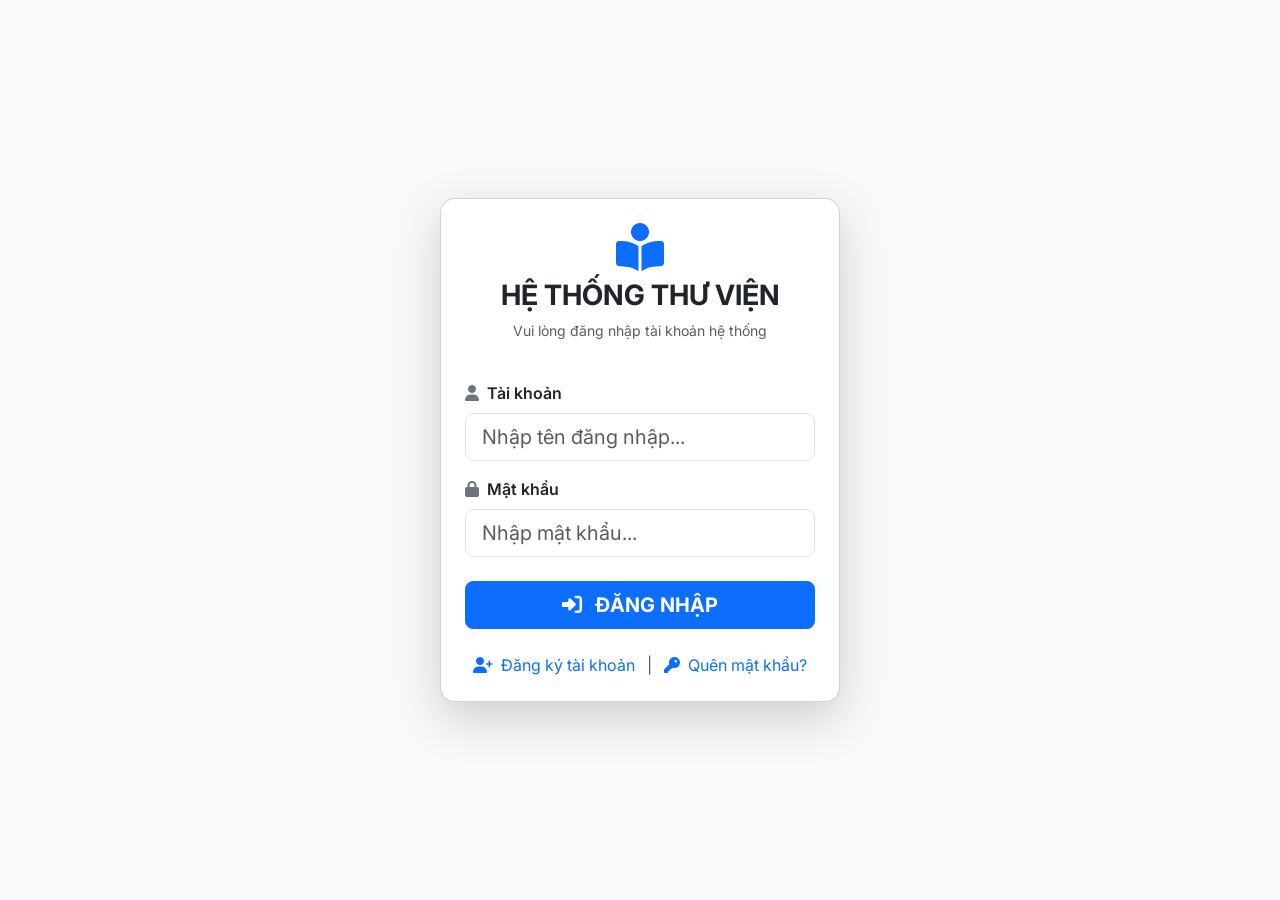
==== target/classes/static/index.html @ 07cecec2 "lan dau" ====
<!DOCTYPE html>
<html lang="vi">
  <head>
    <meta charset="UTF-8" />
    <meta name="viewport" content="width=device-width, initial-scale=1.0" />
    <title>Hệ Thống Quản Lý Thư Viện</title>
    <link
      href="https://cdn.jsdelivr.net/npm/bootstrap@5.3.0/dist/css/bootstrap.min.css"
      rel="stylesheet"
    />
    <link
      href="https://fonts.googleapis.com/css2?family=Inter:wght@300;400;500;600;700&display=swap"
      rel="stylesheet"
    />
    <link
      rel="stylesheet"
      href="https://cdnjs.cloudflare.com/ajax/libs/font-awesome/6.4.0/css/all.min.css"
    />
    <link rel="stylesheet" href="style.css" />
  </head>
  <body>
    <div class="sidebar">
      <div class="px-4 mb-4 text-center">
        <h4 class="fw-bold text-white mb-1">
          <i class="fa-solid fa-book-open text-info me-2"></i>SGU Library
        </h4>
        <span class="small">Hệ Thống Quản Lý Thư Viện</span>
      </div>
      <hr class="border-secondary mx-3" />
      <nav class="nav flex-column">
        <a class="nav-link active" href="#" id="menu-books">
          <i class="fa-solid fa-book fs-5"></i> Quản Lý Sách
        </a>
        <a class="nav-link" href="#" id="menu-categories">
          <i class="fa-solid fa-tags fs-5"></i> Quản Lý Thể Loại
        </a>
        <a class="nav-link" href="#" id="menu-users">
          <i class="fa-solid fa-users fs-5"></i> Quản Lý Người Dùng
        </a>
        <a class="nav-link" href="#" id="menu-borrows">
          <i class="fa-solid fa-handshake fs-5"></i> Quản Lý Mượn Trả
        </a>
        <hr class="border-secondary mx-3" />
        <a class="nav-link" href="#" id="menu-profile">
          <i class="fa-solid fa-user fs-5"></i>
          Tài Khoản
      </a>
        <a class="nav-link text-danger"  id="btn-logout">
          <i class="fa-solid fa-right-from-bracket fs-5"></i>
          Đăng Xuất
        </a>
      </nav>
      <div id="logout-modal" class="modal">
        <div class="modal-content">
            <h3>Xác nhận đăng xuất</h3>
    
            <p>Bạn có chắc chắn muốn đăng xuất không?</p>
    
            <div class="modal-buttons">
                <button id="btn-cancel">Hủy</button>
                <button id="btn-confirm">Đăng xuất</button>
            </div>
        </div>
    </div>
    </div>

    <div class="main-content">
      <div id="panel-books" class="page-panel active">
        <div class="d-flex justify-content-between align-items-center mb-4">
          <div>
            <h2 class="fw-bold page-title m-0">📚 Quản Lý Kho Sách</h2>
            <p class="m-0" id="mute">
             Quản lý các loại sách trong kho của thư viện
            </p>
          </div>
          <button
            class="btn btn-primary px-4 fw-semibold"
            id="btn-refresh-books"
          >
            <i class="fa-solid fa-rotate me-2"></i> Làm Mới Dữ Liệu
          </button>
        </div>
        <div class="btn-thongke" id="statistics-section">
          <div class="col-12 col-sm-6 col-xl-3">
            <div
              class="card border-0 shadow-sm bg-primary-subtle text-primary h-100"
            >
              <div
                class="card-body d-flex align-items-center justify-content-between p-4"
              >
                <div>
                  <h6
                    class="text-uppercase fw-bold small text-primary-emphasis mb-2"
                  >
                    Tổng số sách
                  </h6>
                  <h2 class="display-6 fw-bold mb-0" id="lbl-tong-sach">0</h2>
                </div>
                <div class="fs-1 opacity-75">
                  <i class="fa-solid fa-book-bookmark"></i>
                </div>
              </div>
            </div>
          </div>

          <div class="col-12 col-sm-6 col-xl-3">
            <div
              class="card border-0 shadow-sm bg-warning-subtle text-warning-emphasis h-100"
            >
              <div
                class="card-body d-flex align-items-center justify-content-between p-4"
              >
                <div>
                  <h6 class="text-uppercase fw-bold small mb-2">
                    Sách đang mượn
                  </h6>
                  <h2 class="display-6 fw-bold mb-0" id="lbl-dang-muon">0</h2>
                </div>
                <div class="fs-1 opacity-75">
                  <i class="fa-solid fa-hand-holding-hand"></i>
                </div>
              </div>
            </div>
          </div>

          <div class="col-12 col-sm-6 col-xl-3">
            <div
              class="card border-0 shadow-sm bg-danger-subtle text-danger h-100"
            >
              <div
                class="card-body d-flex align-items-center justify-content-between p-4"
              >
                <div>
                  <h6
                    class="text-uppercase fw-bold small text-danger-emphasis mb-2"
                  >
                    Tiền phạt tích lũy
                  </h6>
                  <h2 class="display-6 fw-bold mb-0" id="lbl-tien-phat">0 ₫</h2>
                </div>
                <div class="fs-1 opacity-75">
                  <i class="fa-solid fa-circle-dollar-to-slot"></i>
                </div>
              </div>
            </div>
          </div>

          <div class="col-12 col-sm-6 col-xl-3">
            <div
              class="card border-0 shadow-sm bg-success-subtle text-success h-100"
            >
              <div
                class="card-body d-flex align-items-center justify-content-between p-4"
              >
                <div>
                  <h6
                    class="text-uppercase fw-bold small text-success-emphasis mb-2"
                  >
                    Tổng số độc giả
                  </h6>
                  <h2 class="display-6 fw-bold mb-0" id="lbl-doc-gia">0</h2>
                </div>
                <div class="fs-1 opacity-75">
                  <i class="fa-solid fa-users"></i>
                </div>
              </div>
            </div>
          </div>
        </div>
        <div class="row" >
          <div class="col-xl-4 mb-4" id="book-form-col">
            <div class="card-table" id="add-book-section">
              <h5 class="fw-bold text-dark mb-4">
                <i class="fa-solid fa-circle-plus text-success me-2" ></i>Thêm
                Sách Mới
              </h5>
              <form id="form-add-book">
                <input type="hidden" id="book-id" />
                <div class="mb-3">
                  <label class="form-label small fw-bold text-secondary"
                    >Tên Sách</label
                  >
                  <input
                    type="text"
                    id="book-title"
                    class="form-control"
                    placeholder="Ví dụ: Lập trình Java căn bản"
                    required
                  />
                </div>
                <div class="mb-3">
                  <label class="form-label small fw-bold text-secondary"
                    >Tác Giả</label
                  >
                  <input
                    type="text"
                    id="book-author"
                    class="form-control"
                    placeholder="Ví dụ: Nguyễn Văn A"
                    required
                  />
                </div>
                <div class="mb-3">
                  <label class="form-label small fw-bold text-secondary"
                    >Mã Số Quốc Tế (ISBN)</label
                  >
                  <input
                    type="text"
                    id="book-isbn"
                    class="form-control"
                    placeholder="Ví dụ: ISBN-9921"
                    required
                  />
                </div>
                <div class="row">
                  <div class="col-6 mb-3">
                    <label class="form-label small fw-bold text-secondary"
                      >Số Lượng Tổng</label
                    >
                    <input
                      type="number"
                      id="book-quantity"
                      class="form-control"
                      min="1"
                      value="1"
                      required
                    />
                  </div>
                  <div class="col-6 mb-3">
                    <label class="form-label small fw-bold text-secondary"
                      >Mã Thể Loại (ID)</label
                    >
                    <input
                      type="number"
                      id="book-cat-id"
                      class="form-control"
                      min="1"
                      placeholder="Số ID"
                      required
                    />
                  </div>
                </div>
                <div id="form-action-buttons">
                  <button
                    type="submit"
                    class="btn btn-success w-100 fw-bold py-2 mt-2"
                    id="btn-submit-form"
                  >
                    <i class="fa-solid fa-cloud-arrow-up me-2"></i>Lưu Vào Cơ Sở
                    Dữ Liệu
                  </button>
                </div>
              </form>
            </div>
          </div>

          <div class="col-xl-8 mb-4" id="book-table-col">
            <div class="card-table">
              <div
                class="d-flex justify-content-between align-items-center mb-4"
              >
                <h5 class="fw-bold text-dark m-0">
                  <i class="fa-solid fa-list text-primary me-2"></i>
                  Danh Sách Sách Trong Kho
                </h5>

                <div class="input-group" style="width: 350px">
                  <span class="input-group-text">
                    <i class="fa-solid fa-magnifying-glass"></i>
                  </span>
                  <input
                    type="text"
                    id="searchBook"
                    class="form-control"
                    placeholder="Tìm theo tên sách, tác giả, ISBN..."
                  />
                </div>
              </div>
              <div class="table-responsive">
                <table class="table table-hover align-middle m-0">
                  <thead class="table-light">
                    <tr>
                      <th class="text-center" style="width: 60px">ID</th>
                      <th>Thông Tin Sách</th>
                      <th>Mã ISBN</th>
                      <th class="text-center">Số Lượng</th>
                      <th class="text-center">Sẵn Có</th>
                      <th class="text-center">Thể Loại ID</th>
                      <th
                        class="text-center"
                        id="action-header"
                        style="width: 120px"
                      >
                        Hành động
                      </th>
                    </tr>
                  </thead>
                  <tbody id="table-book-body">
                    <tr>
                      <td colspan="6" class="text-center py-4 text-muted">
                        Đang tải danh sách sách...
                      </td>
                    </tr>
                  </tbody>
                </table>
              </div>
            </div>
          </div>
        </div>
      </div>

      <div id="panel-categories" class="page-panel">
        <div class="d-flex justify-content-between align-items-center mb-4">
          <div>
            <h2 class="fw-bold page-title m-0">🏷️ Phân Loại Thể Loại</h2>
            <p class="m-0" id="mute">
              Quản lý các danh mục sách thuộc thư viện
            </p>
          </div>
          <button
            class="btn btn-info text-white px-4 fw-semibold"
            id="btn-refresh-categories"
          >
            <i class="fa-solid fa-rotate me-2"></i> Làm Mới Dữ Liệu
          </button>
        </div>

        <div class="row">
          <div class="col-md-4" id="category-form-col">
            <div class="card shadow-sm border-0">
              <div class="card-body" id="add-category-section">
                <h5 class="card-title fw-bold text-primary mb-3">
                  <i class="fa-solid fa-tags me-2"></i>Thông Tin Thể Loại
                </h5>

                <form id="form-add-category" >
                  <input type="hidden" id="category-id" />
                  <div class="mb-3">
                    <label class="form-label small fw-bold text-secondary"
                      >Tên Thể Loại</label
                    >
                    <input
                      type="text"
                      class="form-control shadow-none"
                      id="category-name"
                      required
                      placeholder="Ví dụ: Công nghệ thông tin"
                    />
                  </div>
                  <div class="mb-3">
                    <label class="form-label small fw-bold text-secondary"
                      >Mô Tả Chi Tiết</label
                    >
                    <textarea
                      class="form-control shadow-none"
                      id="category-desc"
                      rows="3"
                      placeholder="Mô tả ngắn về thể loại sách này..."
                    ></textarea>
                  </div>

                  <div id="category-form-buttons">
                    <button
                      type="submit"
                      class="btn btn-primary w-100 fw-bold py-2"
                      id="btn-submit-cat"
                    >
                      <i class="fa-solid fa-plus me-2"></i>Thêm Thể Loại
                    </button>
                  </div>
                </form>
              </div>
            </div>
          </div>

          <div class="col-md-8" id="category-table-col">
            <div class="card shadow-sm border-0">
              <div class="card-body" >
                <div
                  class="d-flex justify-content-between align-items-center mb-3"
                >
                  <h5 class="card-title fw-bold text-dark mb-0">
                    Danh Mục Thể Loại Kho
                  </h5>
                  <div class="input-group mb-3" style="width: 350px">
                    <span class="input-group-text">
                      <i class="fa-solid fa-magnifying-glass"></i>
                    </span>
                    <input
                      type="text"
                      id="searchCategory"
                      class="form-control"
                      placeholder="Tìm thể loại..."
                    />
                  </div>
                </div>
                <div class="table-responsive">
                  <table class="table table-hover align-middle border">
                    <thead class="table-light">
                      <tr>
                        <th class="text-center" style="width: 80px">Mã ID</th>
                        <th>Tên Thể Loại</th>
                        <th>Mô Tả</th>
                        <th
                          class="text-center"
                          id="category-action-header"
                          style="width: 120px"
                        >
                          Hành động
                        </th>
                      </tr>
                    </thead>
                    <tbody id="table-category-body"></tbody>
                  </table>
                </div>
              </div>
            </div>
          </div>
        </div>
      </div>
      <div id="panel-users" class="page-panel">
        <div class="d-flex justify-content-between align-items-center mb-4">
          <div>
            <h2 class="fw-bold page-title m-0">👥 Quản Lý Tài Khoản</h2>
            <p class="m-0" id="mute">
              Xem, tạo mới, chỉnh sửa thông tin thành viên và phân quyền
            </p>
          </div>
          <button
            class="btn btn-warning text-white px-4 fw-semibold"
            id="btn-refresh-users"
          >
            <i class="fa-solid fa-rotate me-2"></i> Làm Mới Dữ Liệu
          </button>
        </div>

        <div class="row">
          <div class="col-xl-4 mb-4">
            <div class="card-table">
              <h5 class="fw-bold text-dark mb-4" id="user-form-title">
                <i class="fa-solid fa-user-plus text-success me-2"></i>Thêm Tài
                Khoản Mới
              </h5>
              <form id="form-add-user">
                <input type="hidden" id="user-id" />
                <div class="mb-3">
                  <label class="form-label small fw-bold text-secondary"
                    >Tài khoản (Username)</label
                  >
                  <input
                    type="text"
                    id="user-username"
                    class="form-control"
                    placeholder="Ví dụ: nva_thuvien"
                    required
                  />
                </div>
                <div class="mb-3">
                  <label class="form-label small fw-bold text-secondary"
                    >Mật Khẩu</label
                  >
                  <input
                    type="password"
                    id="user-password"
                    class="form-control"
                    placeholder="Nhập mật khẩu"
                    required
                  />
                </div>
                <div class="mb-3">
                  <label class="form-label small fw-bold text-secondary"
                    >Họ và Tên</label
                  >
                  <input
                    type="text"
                    id="user-fullname"
                    class="form-control"
                    placeholder="Ví dụ: Nguyễn Văn A"
                    required
                  />
                </div>
                <div class="mb-3">
                  <label class="form-label small fw-bold text-secondary"
                    >Email</label
                  >
                  <input
                    type="email"
                    id="user-email"
                    class="form-control"
                    placeholder="Ví dụ: nva@gmail.com"
                    required
                  />
                </div>
                <div class="row">
                  <div class="col-6 mb-3">
                    <label class="form-label small fw-bold text-secondary"
                      >Vai Trò (Role)</label
                    >
                    <select id="user-role" class="form-select">
                      <option value="MEMBER">MEMBER</option>
                      <option value="LIBRARIAN">LIBRARIAN</option>
                      <option value="ADMIN">ADMIN</option>
                    </select>
                  </div>
                  <div class="col-6 mb-3">
                    <label class="form-label small fw-bold text-secondary"
                      >Trạng Thái</label
                    >
                    <select id="user-status" class="form-select">
                      <option value="1">Kích Hoạt</option>
                      <option value="0">Khóa</option>
                    </select>
                  </div>
                </div>
                <div id="user-form-buttons" class="d-flex gap-2">
                  <button
                    type="submit"
                    class="btn btn-success flex-grow-1 fw-bold py-2 mt-2"
                    id="btn-submit-user"
                  >
                    <i class="fa-solid fa-cloud-arrow-up me-2"></i>Lưu Dữ Liệu
                  </button>
                  <button
                    type="button"
                    class="btn btn-secondary py-2 mt-2 d-none"
                    id="btn-cancel-user"
                  >
                    Hủy
                  </button>
                </div>
              </form>
            </div>
          </div>

          <div class="col-xl-8 mb-4">
            <div class="card-table">
              <h5 class="fw-bold text-dark mb-4">
                <i class="fa-solid fa-users-list text-primary me-2"></i>Danh
                Sách Tài Khoản Hệ Thống
              </h5>
              <div class="input-group mb-3" style="width: 350px">
                <span class="input-group-text">
                  <i class="fa-solid fa-magnifying-glass"></i>
                </span>
                <input
                  type="text"
                  id="searchUser"
                  class="form-control"
                  placeholder="Tìm username, họ tên, email..."
                />
              </div>
              <div class="table-responsive">
                <table class="table table-hover align-middle m-0">
                  <thead class="table-light">
                    <tr>
                      <th class="text-center" style="width: 60px">ID</th>
                      <th>Tài Khoản</th>
                      <th>Họ Và Tên</th>
                      <th>Email</th>
                      <th class="text-center">Quyền</th>
                      <th class="text-center">Trạng Thái</th>
                      <th class="text-center" style="width: 140px">
                        Hành động
                      </th>
                    </tr>
                  </thead>
                  <tbody id="table-user-body">
                    <tr>
                      <td colspan="7" class="text-center py-4 text-muted">
                        Đang tải danh sách tài khoản...
                      </td>
                    </tr>
                  </tbody>
                </table>
              </div>
            </div>
          </div>
        </div>
      </div>
      <div id="panel-borrows" class="page-panel">
        <div class="d-flex justify-content-between align-items-center mb-4">
          <div>
            <h2 class="fw-bold page-title m-0">📑 Quản Lý Mượn Trả Sách</h2>
            <p class="m-0" id="mute">
              Lập phiếu mượn mới, gia hạn thời gian và xử lý trả sách
            </p>
          </div>
          <button
            class="btn btn-primary px-4 fw-semibold"
            id="btn-refresh-borrows"
          >
            <i class="fa-solid fa-rotate me-2"></i> Làm Mới Dữ Liệu
          </button>
        </div>

        <div class="row">
          <div class="col-xl-4 mb-4" id="borrow-form-col">
            <div class="card-table" id="add-borrow-section">
              <h5 class="fw-bold text-dark mb-4" id="borrow-form-title">
                <i class="fa-solid fa-file-invoice text-success me-2"></i>Tạo
                Phiếu Mượn Mới
              </h5>
              <form id="form-add-borrow">
                <input type="hidden" id="borrow-id" />

                <div class="mb-3">
                  <label class="form-label small fw-bold text-secondary"
                    >Tài Khoản Độc Giả (ID hoặc Username)</label
                  >
                  <input
                    type="text"
                    id="borrow-user-id"
                    class="form-control"
                    placeholder="Nhập ID tài khoản người mượn"
                    required
                  />
                </div>

                <div class="mb-3">
                  <label class="form-label small fw-bold text-secondary"
                    >Chọn Sách Mượn</label
                  >
                  <select id="borrow-book-id" class="form-select" required>
                    <option value="" disabled selected>
                      -- Chọn cuốn sách --
                    </option>
                  </select>
                </div>

                <div class="mb-3">
                  <label class="form-label small fw-bold text-secondary"
                    >Số Lượng Mượn</label
                  >
                  <input
                    type="number"
                    id="borrow-quantity"
                    class="form-control"
                    min="1"
                    value="1"
                    required
                  />
                </div>

                <div class="row">
                  <div class="col-6 mb-3">
                    <label class="form-label small fw-bold text-secondary"
                      >Ngày Mượn</label
                    >
                    <input
                      type="date"
                      id="borrow-date"
                      class="form-control"
                      required
                    />
                  </div>
                  <div class="col-6 mb-3">
                    <label class="form-label small fw-bold text-secondary"
                      >Hạn Trả (Dự Kiến)</label
                    >
                    <input
                      type="date"
                      id="borrow-due-date"
                      class="form-control"
                      required
                    />
                  </div>
                </div>

                <div class="mb-3 d-none" id="container-borrow-status">
                  <label class="form-label small fw-bold text-secondary"
                    >Trạng Thái Phiếu</label
                  >
                  <select id="borrow-status" class="form-select">
                    <option value="BORROWING">ĐANG MƯỢN</option>
                    <option value="RETURNED">ĐÃ TRẢ SÁCH</option>
                  </select>
                </div>

                <div id="borrow-form-buttons" class="d-flex gap-2">
                  <button
                    type="submit"
                    class="btn btn-success flex-grow-1 fw-bold py-2 mt-2"
                    id="btn-submit-borrow"
                  >
                    <i class="fa-solid fa-floppy-disk me-2"></i>Lập Phiếu Mượn
                  </button>
                  <button
                    type="button"
                    class="btn btn-secondary py-2 mt-2 d-none"
                    id="btn-cancel-borrow"
                  >
                    Hủy
                  </button>
                </div>
              </form>
            </div>
          </div>

          <div class="col-xl-8 mb-4" id="borrow-table-col">
            <div class="card-table">
              <h5 class="fw-bold text-dark mb-4">
                <i class="fa-solid fa-rectangle-list text-primary me-2"></i>Nhật
                Ký Mượn Trả Toàn Hệ Thống
              </h5>
              <div class="input-group mb-3" style="width: 350px">
                <span class="input-group-text">
                  <i class="fa-solid fa-magnifying-glass"></i>
                </span>
                <input
                  type="text"
                  id="searchBorrow"
                  class="form-control"
                  placeholder="Tìm mã phiếu, username, tên sách..."
                />
              </div>

              <div class="table-responsive">
                <table class="table table-hover align-middle m-0">
                  <thead class="table-light">
                    <tr>
                      <th class="text-center" style="width: 80px">Mã Phiếu</th>
                      <th class="text-center" style="width: 80px">Mã CT</th>
                      <th>Thông Tin Độc Giả</th>
                      <th>Sách & Số Lượng</th>
                      <th>Thời Gian Mượn</th>
                      <th>Nhật Ký Trả / Phạt</th>
                      <th class="text-center" style="width: 130px">
                        Trạng Thái
                      </th>
                      <th
                        class="text-center"
                        id="borrow-action-header"
                        style="width: 140px"
                      >
                        Hành động
                      </th>
                    </tr>
                  </thead>
                  <tbody id="table-borrow-body">
                    <tr>
                      <td colspan="8" class="text-center py-4 text-muted">
                        <div
                          class="spinner-border spinner-border-sm text-primary me-2"
                        ></div>
                        Đang quét sổ nhật ký mượn trả...
                      </td>
                    </tr>
                  </tbody>
                </table>
              </div>
            </div>
          </div>
        </div>
      </div>
      <div id="panel-profile" class="page-panel">
        <div class="profile-card">
    
            <div class="avatar">
                👤
            </div>
    
            <h2 id="profile-fullname">Nguyễn Văn A</h2>
            <p id="profile-role">ADMIN</p>
    
            <div class="info-item">
                <span class="label">ID:</span>
                <span id="profile-id"></span>
            </div>
    
            <div class="info-item">
                <span class="label">Username:</span>
                <span id="profile-username"></span>
            </div>
    
            <div class="info-item">
                <span class="label">Email:</span>
                <span id="profile-email"></span>
            </div>
    
            <div class="info-item">
                <span class="label">Trạng thái:</span>
                <span id="profile-status"></span>
            </div>
    
        </div>
    </div>
    </div>
    <div
      id="login-container"
      class="d-flex align-items-center justify-content-center vh-100 bg-light"
      style="position: fixed; top: 0; left: 0; width: 100%; z-index: 9999"
    >
      <div class="card shadow-lg p-4" style="width: 400px; border-radius: 15px">
        <div class="text-center mb-4">
          <i class="fa-solid fa-book-open-reader text-primary fa-3x mb-2"></i>
          <h3 class="fw-bold text-dark">HỆ THỐNG THƯ VIỆN</h3>
          <p class="text-muted small">Vui lòng đăng nhập tài khoản hệ thống</p>
        </div>

        <form id="form-login">
          <div class="mb-3">
            <label class="form-label fw-semibold"
              ><i class="fa-solid fa-user me-2 text-secondary"></i>Tài
              khoản</label
            >
            <input
              type="text"
              id="login-username"
              class="form-control form-control-lg"
              placeholder="Nhập tên đăng nhập..."
              required
            />
          </div>

          <div class="mb-4">
            <label class="form-label fw-semibold"
              ><i class="fa-solid fa-lock me-2 text-secondary"></i>Mật
              khẩu</label
            >
            <input
              type="password"
              id="login-password"
              class="form-control form-control-lg"
              placeholder="Nhập mật khẩu..."
              required
            />
          </div>

          <div
            id="login-error-msg"
            class="alert alert-danger d-none small py-2 mb-3"
          ></div>

          <button type="submit" class="btn btn-primary btn-lg w-100 fw-bold">
            <i class="fa-solid fa-right-to-bracket me-2"></i>
            ĐĂNG NHẬP
        </button>
        
        <div class="text-center mt-4">
            <a href="register.html" class="text-decoration-none">
                <i class="fa-solid fa-user-plus me-1"></i>
                Đăng ký tài khoản
            </a>
        
            <span class="mx-2 text-muted">|</span>
        
            <a href="forgot-password.html" class="text-decoration-none">
                <i class="fa-solid fa-key me-1"></i>
                Quên mật khẩu?
            </a>
        </div>
    </div>

    <script src="https://cdn.jsdelivr.net/npm/bootstrap@5.3.0/dist/js/bootstrap.bundle.min.js"></script>
    <script src="app.js"></script>
  </body>
</html>
---- target/classes/static/style.css ----
/* 🏛️ Định dạng cấu trúc trang Dashboard */
body {
  font-family: "Inter", sans-serif;
  background-color: #f4f6f9;
}

/* 🧭 Thanh Menu bên trái (Sidebar) */
.sidebar {
  position: fixed;
  top: 0;
  bottom: 0;
  left: 0;
  width: 260px;
  background: #1e293b;
  color: #fff;
  z-index: 100;
  padding-top: 20px;
  box-shadow: 4px 0 10px rgba(0, 0, 0, 0.1);
}

.sidebar .nav-link {
  color: #94a3b8;
  padding: 12px 20px;
  font-weight: 500;
  display: flex;
  align-items: center;
  gap: 12px;
  border-radius: 8px;
  margin: 4px 15px;
  transition: all 0.2s;
}

.sidebar .nav-link:hover,
.sidebar .nav-link.active {
  background: #334155;
  color: #f8fafc;
}

/* 🖥️ Vùng hiển thị nội dung bên phải */
.main-content {
  margin-left: 260px;
  padding: 40px;
}

/* 💳 Định dạng thẻ Card trắng bọc ngoài các Table và Form */
.card-stats {
  border: none;
  border-radius: 12px;
  box-shadow: 0 4px 6px -1px rgba(0, 0, 0, 0.1);
}

.card-table {
  border: none;
  border-radius: 12px;
  box-shadow: 0 10px 15px -3px rgba(0, 0, 0, 0.05);
  background: #fff;
  padding: 25px;
}

/* 🎭 Hiệu ứng ẩn hiện Tab chức năng (Single Page App) */
.page-panel {
  display: none;
}

.page-panel.active {
  display: block;
  animation: fadeIn 0.3s ease-in-out;
}

/* 🎬 Hiệu ứng trượt nhẹ từ dưới lên khi đổi Menu */
@keyframes fadeIn {
  from {
    opacity: 0;
    transform: translateY(10px);
  }
  to {
    opacity: 1;
    transform: translateY(0);
  }
}

/* Đảm bảo các panel bị ẩn đi mặc định, chỉ hiện panel nào có class .active */
.page-panel {
  display: none;
}
.page-panel.active {
  display: block;
}

/* Style cho các nút trạng thái Badge */
.badge-active {
  background-color: #d1e7dd;
  color: #0f5132;
}
.badge-locked {
  background-color: #f8d7da;
  color: #842029;
}
.badge-borrowing {
  background-color: #fff3cd;
  color: #856404;
}
.badge-returned {
  background-color: #d1e7dd;
  color: #0f5132;
}
.btn-thongke {
  display: flex;
  justify-content: center;
  margin: 20px 10px;
}
.search-box {
  display: flex;
  justify-content: flex-end;
}

.search-box input {
  width: 350px;
  border-radius: 10px;
  border: 1px solid #cbd5e1;
  padding: 10px 15px;
  font-size: 15px;
  transition: all 0.3s ease;
}

.search-box input:focus {
  outline: none;
  border-color: #2563eb;
  box-shadow: 0 0 0 3px rgba(37, 99, 235, 0.15);
}
/* ==========================
   AUTH PAGE (Đăng ký / Quên mật khẩu)
   ========================== */
/* ===== Trang đăng ký ===== */

body {
  margin: 0;
  font-family: "Inter", sans-serif;
  background: linear-gradient(135deg, #1e293b, #334155);
  min-height: 100vh;

  display: flex;
  justify-content: center;
  align-items: center;
}

.auth-card {
  width: 420px;
  background: white;
  padding: 40px;
  border-radius: 20px;
  box-shadow: 0 20px 40px rgba(0, 0, 0, 0.15);
}

.auth-header {
  text-align: center;
  margin-bottom: 30px;
}

.auth-header i {
  font-size: 55px;
  color: #2563eb;
}

.auth-header h2 {
  margin-top: 15px;
  margin-bottom: 10px;
  color: #1e293b;
}

.auth-header p {
  color: #64748b;
}

.form-group {
  margin-bottom: 18px;
}

.form-group input {
  width: 100%;
  height: 52px;
  padding: 0 18px;
  border: 1px solid #d1d5db;
  border-radius: 12px;
  font-size: 15px;
  box-sizing: border-box;
  transition: 0.3s;
}

.form-group input:focus {
  outline: none;
  border-color: #2563eb;
  box-shadow: 0 0 0 4px rgba(37, 99, 235, 0.15);
}

.btn-register {
  width: 100%;
  height: 52px;
  border: none;
  border-radius: 12px;
  background: #16a34a;
  color: white;
  font-size: 16px;
  font-weight: 600;
  cursor: pointer;
  transition: 0.3s;
}

.btn-register:hover {
  background: #15803d;
}

.auth-links {
  margin-top: 25px;
  text-align: center;
}

.auth-links a {
  text-decoration: none;
  color: #2563eb;
  font-weight: 500;
}

.auth-links a:hover {
  text-decoration: underline;
}
.btn-forgot {
  width: 100%;
  height: 52px;
  border: none;
  border-radius: 12px;
  background: #2563eb;
  color: white;
  font-size: 16px;
  font-weight: 600;
  cursor: pointer;
  transition: 0.3s;
}

.btn-forgot:hover {
  background: #1d4ed8;
}
.page-title {
  color: white;
}
.user-mode .sidebar {
  width: 220px;
}

.user-mode .main-content {
  margin-left: 220px;
  padding: 30px;
}

.user-mode .card-table {
  border-radius: 20px;
  box-shadow: 0 10px 30px rgba(0, 0, 0, 0.08);
}

.user-mode .page-title {
  color: white;
}

.user-mode .search-box input,
.user-mode .input-group {
  width: 500px !important;
}

.user-mode .card-table:hover {
  transform: translateY(-2px);
  transition: 0.3s;
}
#category-table-col .card {
  border-radius: 20px;
  overflow: hidden;
}
#mute {
  color: white;
}
.small{
  color: white;
}
.modal {
  display: none;
  position: fixed;
  inset: 0;
  background: rgba(0,0,0,0.5);

  justify-content: center;
  align-items: center;

  z-index: 9999;
}

.modal-content {
  width: 350px;
  background: white;
  border-radius: 15px;
  padding: 25px;
  text-align: center;
  box-shadow: 0 10px 30px rgba(0,0,0,.2);
}

.modal-content h3 {
  margin-top: 0;
  color: #1e293b;
}

.modal-buttons {
  display: flex;
  justify-content: center;
  gap: 15px;
  margin-top: 25px;
}

#btn-cancel,
#btn-confirm {
  border: none;
  padding: 10px 20px;
  border-radius: 8px;
  cursor: pointer;
  font-size: 15px;
}

#btn-cancel {
  background: #e5e7eb;
}

#btn-confirm {
  background: #ef4444;
  color: white;
}

#btn-confirm:hover {
  background: #dc2626;
}
.profile-card{
  width: 500px;
  margin: 40px auto;
  background: white;
  border-radius: 15px;
  padding: 30px;
  box-shadow: 0 5px 20px rgba(0,0,0,0.2);
}

.avatar{
  width: 100px;
  height: 100px;
  border-radius: 50%;
  background: #4a90e2;
  color: white;
  font-size: 50px;
  text-align: center;
  line-height: 100px;
  margin: auto;
}

.profile-card h2{
  text-align: center;
  margin-top: 15px;
}

.profile-card p{
  text-align: center;
  color: gray;
}

.info-item{
  display: flex;
  justify-content: space-between;
  padding: 12px 0;
  border-bottom: 1px solid #ddd;
}

.label{
  font-weight: bold;
}
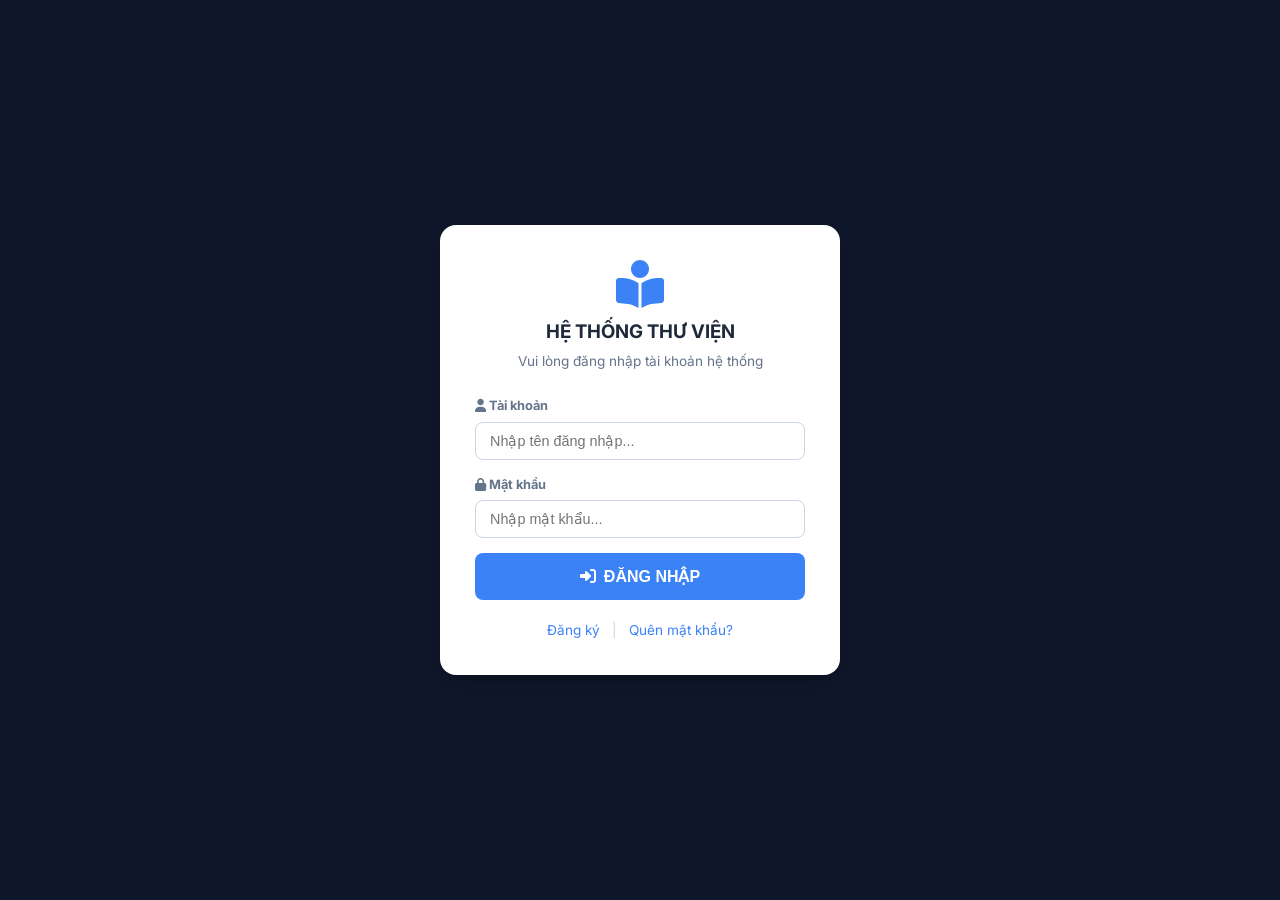
==== commit d586e490: "thaydoigiaodien" ====
--- a/target/classes/static/index.html
+++ b/target/classes/static/index.html
@@ -4,854 +4,468 @@
     <meta charset="UTF-8" />
     <meta name="viewport" content="width=device-width, initial-scale=1.0" />
     <title>Hệ Thống Quản Lý Thư Viện</title>
-    <link
-      href="https://cdn.jsdelivr.net/npm/bootstrap@5.3.0/dist/css/bootstrap.min.css"
-      rel="stylesheet"
-    />
-    <link
-      href="https://fonts.googleapis.com/css2?family=Inter:wght@300;400;500;600;700&display=swap"
-      rel="stylesheet"
-    />
-    <link
-      rel="stylesheet"
-      href="https://cdnjs.cloudflare.com/ajax/libs/font-awesome/6.4.0/css/all.min.css"
-    />
+    <!-- Google Fonts -->
+    <link href="https://fonts.googleapis.com/css2?family=Inter:wght@300;400;500;600;700&display=swap" rel="stylesheet" />
+    <!-- FontAwesome Icons -->
+    <link rel="stylesheet" href="https://cdnjs.cloudflare.com/ajax/libs/font-awesome/6.4.0/css/all.min.css" />
+    <!-- Custom CSS -->
     <link rel="stylesheet" href="style.css" />
   </head>
   <body>
+    
+    <!-- SIDEBAR MENU -->
     <div class="sidebar">
-      <div class="px-4 mb-4 text-center">
-        <h4 class="fw-bold text-white mb-1">
+      <div class="sidebar-header">
+        <h4 class="brand-title">
           <i class="fa-solid fa-book-open text-info me-2"></i>SGU Library
         </h4>
-        <span class="small">Hệ Thống Quản Lý Thư Viện</span>
-      </div>
-      <hr class="border-secondary mx-3" />
-      <nav class="nav flex-column">
+        <span class="brand-subtitle">Hệ Thống Quản Lý Thư Viện</span>
+      </div>
+      <hr class="sidebar-divider" />
+      <nav class="sidebar-nav">
         <a class="nav-link active" href="#" id="menu-books">
-          <i class="fa-solid fa-book fs-5"></i> Quản Lý Sách
+          <i class="fa-solid fa-book"></i> Quản Lý Sách
         </a>
         <a class="nav-link" href="#" id="menu-categories">
-          <i class="fa-solid fa-tags fs-5"></i> Quản Lý Thể Loại
+          <i class="fa-solid fa-tags"></i> Quản Lý Thể Loại
         </a>
         <a class="nav-link" href="#" id="menu-users">
-          <i class="fa-solid fa-users fs-5"></i> Quản Lý Người Dùng
+          <i class="fa-solid fa-users"></i> Quản Lý Người Dùng
         </a>
         <a class="nav-link" href="#" id="menu-borrows">
-          <i class="fa-solid fa-handshake fs-5"></i> Quản Lý Mượn Trả
-        </a>
-        <hr class="border-secondary mx-3" />
+          <i class="fa-solid fa-handshake"></i> Quản Lý Mượn Trả
+        </a>
+        <hr class="sidebar-divider" />
         <a class="nav-link" href="#" id="menu-profile">
-          <i class="fa-solid fa-user fs-5"></i>
-          Tài Khoản
-      </a>
-        <a class="nav-link text-danger"  id="btn-logout">
-          <i class="fa-solid fa-right-from-bracket fs-5"></i>
-          Đăng Xuất
+          <i class="fa-solid fa-user"></i> Tài Khoản
+        </a>
+        <a class="nav-link text-danger" href="#" id="btn-logout">
+          <i class="fa-solid fa-right-from-bracket"></i> Đăng Xuất
         </a>
       </nav>
-      <div id="logout-modal" class="modal">
-        <div class="modal-content">
-            <h3>Xác nhận đăng xuất</h3>
-    
+
+      <!-- MODAL ĐĂNG XUẤT -->
+      <div id="logout-modal" class="custom-modal">
+        <div class="custom-modal-content">
+            <h4>Xác nhận đăng xuất</h4>
             <p>Bạn có chắc chắn muốn đăng xuất không?</p>
-    
             <div class="modal-buttons">
-                <button id="btn-cancel">Hủy</button>
-                <button id="btn-confirm">Đăng xuất</button>
-            </div>
-        </div>
+                <button id="btn-cancel" class="btn btn-light">Hủy</button>
+                <button id="btn-confirm" class="btn btn-danger">Đăng xuất</button>
+            </div>
+        </div>
+      </div>
     </div>
-    </div>
-
+
+    <!-- MAIN CONTENT CONTAINER -->
     <div class="main-content">
+      
+      <!-- PANEL: QUẢN LÝ SÁCH -->
       <div id="panel-books" class="page-panel active">
-        <div class="d-flex justify-content-between align-items-center mb-4">
+        <div class="panel-header">
           <div>
-            <h2 class="fw-bold page-title m-0">📚 Quản Lý Kho Sách</h2>
-            <p class="m-0" id="mute">
-             Quản lý các loại sách trong kho của thư viện
-            </p>
-          </div>
-          <button
-            class="btn btn-primary px-4 fw-semibold"
-            id="btn-refresh-books"
-          >
-            <i class="fa-solid fa-rotate me-2"></i> Làm Mới Dữ Liệu
+            <h2 class="page-title">📚 Quản Lý Kho Sách</h2>
+            <p class="page-subtitle" id="mute-text">Quản lý các loại sách trong kho của thư viện</p>
+          </div>
+          <button class="btn btn-primary" id="btn-refresh-books">
+            <i class="fa-solid fa-rotate"></i> Làm Mới Dữ Liệu
           </button>
         </div>
-        <div class="btn-thongke" id="statistics-section">
-          <div class="col-12 col-sm-6 col-xl-3">
-            <div
-              class="card border-0 shadow-sm bg-primary-subtle text-primary h-100"
-            >
-              <div
-                class="card-body d-flex align-items-center justify-content-between p-4"
-              >
-                <div>
-                  <h6
-                    class="text-uppercase fw-bold small text-primary-emphasis mb-2"
-                  >
-                    Tổng số sách
-                  </h6>
-                  <h2 class="display-6 fw-bold mb-0" id="lbl-tong-sach">0</h2>
-                </div>
-                <div class="fs-1 opacity-75">
-                  <i class="fa-solid fa-book-bookmark"></i>
-                </div>
-              </div>
-            </div>
-          </div>
-
-          <div class="col-12 col-sm-6 col-xl-3">
-            <div
-              class="card border-0 shadow-sm bg-warning-subtle text-warning-emphasis h-100"
-            >
-              <div
-                class="card-body d-flex align-items-center justify-content-between p-4"
-              >
-                <div>
-                  <h6 class="text-uppercase fw-bold small mb-2">
-                    Sách đang mượn
-                  </h6>
-                  <h2 class="display-6 fw-bold mb-0" id="lbl-dang-muon">0</h2>
-                </div>
-                <div class="fs-1 opacity-75">
-                  <i class="fa-solid fa-hand-holding-hand"></i>
-                </div>
-              </div>
-            </div>
-          </div>
-
-          <div class="col-12 col-sm-6 col-xl-3">
-            <div
-              class="card border-0 shadow-sm bg-danger-subtle text-danger h-100"
-            >
-              <div
-                class="card-body d-flex align-items-center justify-content-between p-4"
-              >
-                <div>
-                  <h6
-                    class="text-uppercase fw-bold small text-danger-emphasis mb-2"
-                  >
-                    Tiền phạt tích lũy
-                  </h6>
-                  <h2 class="display-6 fw-bold mb-0" id="lbl-tien-phat">0 ₫</h2>
-                </div>
-                <div class="fs-1 opacity-75">
-                  <i class="fa-solid fa-circle-dollar-to-slot"></i>
-                </div>
-              </div>
-            </div>
-          </div>
-
-          <div class="col-12 col-sm-6 col-xl-3">
-            <div
-              class="card border-0 shadow-sm bg-success-subtle text-success h-100"
-            >
-              <div
-                class="card-body d-flex align-items-center justify-content-between p-4"
-              >
-                <div>
-                  <h6
-                    class="text-uppercase fw-bold small text-success-emphasis mb-2"
-                  >
-                    Tổng số độc giả
-                  </h6>
-                  <h2 class="display-6 fw-bold mb-0" id="lbl-doc-gia">0</h2>
-                </div>
-                <div class="fs-1 opacity-75">
-                  <i class="fa-solid fa-users"></i>
-                </div>
-              </div>
-            </div>
-          </div>
-        </div>
-        <div class="row" >
-          <div class="col-xl-4 mb-4" id="book-form-col">
-            <div class="card-table" id="add-book-section">
-              <h5 class="fw-bold text-dark mb-4">
-                <i class="fa-solid fa-circle-plus text-success me-2" ></i>Thêm
-                Sách Mới
+        
+        <!-- Thống kê tổng quan -->
+        <div class="stats-grid" id="statistics-section">
+          <div class="stat-card bg-primary-subtle">
+            <div class="stat-info">
+              <h6>Tổng số sách</h6>
+              <h2 id="lbl-tong-sach">0</h2>
+            </div>
+            <div class="stat-icon text-primary"><i class="fa-solid fa-book-bookmark"></i></div>
+          </div>
+          <div class="stat-card bg-warning-subtle">
+            <div class="stat-info">
+              <h6>Sách đang mượn</h6>
+              <h2 id="lbl-dang-muon">0</h2>
+            </div>
+            <div class="stat-icon text-warning"><i class="fa-solid fa-hand-holding-hand"></i></div>
+          </div>
+          <div class="stat-card bg-danger-subtle">
+            <div class="stat-info">
+              <h6>Tiền phạt tích lũy</h6>
+              <h2 id="lbl-tien-phat">0 ₫</h2>
+            </div>
+            <div class="stat-icon text-danger"><i class="fa-solid fa-circle-dollar-to-slot"></i></div>
+          </div>
+          <div class="stat-card bg-success-subtle">
+            <div class="stat-info">
+              <h6>Tổng số độc giả</h6>
+              <h2 id="lbl-doc-gia">0</h2>
+            </div>
+            <div class="stat-icon text-success"><i class="fa-solid fa-users"></i></div>
+          </div>
+        </div>
+
+        <div class="content-layout">
+          <div class="form-container" id="add-book-section">
+            <h5 class="form-title">
+              <i class="fa-solid fa-circle-plus text-success"></i> Thêm Sách Mới
+            </h5>
+            <form id="form-add-book">
+              <input type="hidden" id="book-id" />
+              <div class="form-group">
+                <label>Tên Sách</label>
+                <input type="text" id="book-title" placeholder="Ví dụ: Lập trình Java căn bản" required />
+              </div>
+              <div class="form-group">
+                <label>Tác Giả</label>
+                <input type="text" id="book-author" placeholder="Ví dụ: Nguyễn Văn A" required />
+              </div>
+              <div class="form-group">
+                <label>Mã Số Quốc Tế (ISBN)</label>
+                <input type="text" id="book-isbn" placeholder="Ví dụ: ISBN-9921" required />
+              </div>
+              <div class="form-row">
+                <div class="form-group">
+                  <label>Số Lượng Tổng</label>
+                  <input type="number" id="book-quantity" min="1" value="1" required />
+                </div>
+                <div class="form-group">
+                  <label>Thể Loại</label>
+                  <select id="book-cat-id" required>
+                    <option value="" disabled selected>-- Chọn thể loại --</option>
+                  </select>
+                </div>
+              </div>
+              <div id="form-action-buttons">
+                <button type="submit" class="btn btn-success w-100" id="btn-submit-form">
+                  <i class="fa-solid fa-cloud-arrow-up"></i> Lưu Vào Cơ Sở Dữ Liệu
+                </button>
+              </div>
+            </form>
+          </div>
+
+          <div class="table-container" id="book-table-col">
+            <div class="table-header">
+              <h5 class="table-title">
+                <i class="fa-solid fa-list text-primary"></i> Danh Sách Sách Trong Kho
               </h5>
-              <form id="form-add-book">
-                <input type="hidden" id="book-id" />
-                <div class="mb-3">
-                  <label class="form-label small fw-bold text-secondary"
-                    >Tên Sách</label
-                  >
-                  <input
-                    type="text"
-                    id="book-title"
-                    class="form-control"
-                    placeholder="Ví dụ: Lập trình Java căn bản"
-                    required
-                  />
-                </div>
-                <div class="mb-3">
-                  <label class="form-label small fw-bold text-secondary"
-                    >Tác Giả</label
-                  >
-                  <input
-                    type="text"
-                    id="book-author"
-                    class="form-control"
-                    placeholder="Ví dụ: Nguyễn Văn A"
-                    required
-                  />
-                </div>
-                <div class="mb-3">
-                  <label class="form-label small fw-bold text-secondary"
-                    >Mã Số Quốc Tế (ISBN)</label
-                  >
-                  <input
-                    type="text"
-                    id="book-isbn"
-                    class="form-control"
-                    placeholder="Ví dụ: ISBN-9921"
-                    required
-                  />
-                </div>
-                <div class="row">
-                  <div class="col-6 mb-3">
-                    <label class="form-label small fw-bold text-secondary"
-                      >Số Lượng Tổng</label
-                    >
-                    <input
-                      type="number"
-                      id="book-quantity"
-                      class="form-control"
-                      min="1"
-                      value="1"
-                      required
-                    />
-                  </div>
-                  <div class="col-6 mb-3">
-                    <label class="form-label small fw-bold text-secondary"
-                      >Mã Thể Loại (ID)</label
-                    >
-                    <input
-                      type="number"
-                      id="book-cat-id"
-                      class="form-control"
-                      min="1"
-                      placeholder="Số ID"
-                      required
-                    />
-                  </div>
-                </div>
-                <div id="form-action-buttons">
-                  <button
-                    type="submit"
-                    class="btn btn-success w-100 fw-bold py-2 mt-2"
-                    id="btn-submit-form"
-                  >
-                    <i class="fa-solid fa-cloud-arrow-up me-2"></i>Lưu Vào Cơ Sở
-                    Dữ Liệu
-                  </button>
-                </div>
-              </form>
-            </div>
-          </div>
-
-          <div class="col-xl-8 mb-4" id="book-table-col">
-            <div class="card-table">
-              <div
-                class="d-flex justify-content-between align-items-center mb-4"
-              >
-                <h5 class="fw-bold text-dark m-0">
-                  <i class="fa-solid fa-list text-primary me-2"></i>
-                  Danh Sách Sách Trong Kho
-                </h5>
-
-                <div class="input-group" style="width: 350px">
-                  <span class="input-group-text">
-                    <i class="fa-solid fa-magnifying-glass"></i>
-                  </span>
-                  <input
-                    type="text"
-                    id="searchBook"
-                    class="form-control"
-                    placeholder="Tìm theo tên sách, tác giả, ISBN..."
-                  />
-                </div>
-              </div>
-              <div class="table-responsive">
-                <table class="table table-hover align-middle m-0">
-                  <thead class="table-light">
-                    <tr>
-                      <th class="text-center" style="width: 60px">ID</th>
-                      <th>Thông Tin Sách</th>
-                      <th>Mã ISBN</th>
-                      <th class="text-center">Số Lượng</th>
-                      <th class="text-center">Sẵn Có</th>
-                      <th class="text-center">Thể Loại ID</th>
-                      <th
-                        class="text-center"
-                        id="action-header"
-                        style="width: 120px"
-                      >
-                        Hành động
-                      </th>
-                    </tr>
-                  </thead>
-                  <tbody id="table-book-body">
-                    <tr>
-                      <td colspan="6" class="text-center py-4 text-muted">
-                        Đang tải danh sách sách...
-                      </td>
-                    </tr>
-                  </tbody>
-                </table>
-              </div>
-            </div>
-          </div>
-        </div>
-      </div>
-
+              <div class="search-box">
+                <span class="search-icon"><i class="fa-solid fa-magnifying-glass"></i></span>
+                <input type="text" id="searchBook" placeholder="Tìm theo tên, tác giả, ISBN..." />
+              </div>
+            </div>
+            <div class="responsive-table">
+              <table>
+                <thead>
+                  <tr>
+                    <th style="width: 60px; text-align: center;">ID</th>
+                    <th>Thông Tin Sách</th>
+                    <th>Mã ISBN</th>
+                    <th style="text-align: center;">Số Lượng</th>
+                    <th style="text-align: center;">Sẵn Có</th>
+                    <th style="text-align: center;">Thể Loại ID</th>
+                    <th id="action-header" style="width: 120px; text-align: center;">Hành động</th>
+                  </tr>
+                </thead>
+                <tbody id="table-book-body">
+                  <tr>
+                    <td colspan="7" class="text-center text-muted">Đang tải danh sách sách...</td>
+                  </tr>
+                </tbody>
+              </table>
+            </div>
+          </div>
+        </div>
+      </div>
+
+      <!-- PANEL: QUẢN LÝ THỂ LOẠI -->
       <div id="panel-categories" class="page-panel">
-        <div class="d-flex justify-content-between align-items-center mb-4">
+        <div class="panel-header">
           <div>
-            <h2 class="fw-bold page-title m-0">🏷️ Phân Loại Thể Loại</h2>
-            <p class="m-0" id="mute">
-              Quản lý các danh mục sách thuộc thư viện
-            </p>
-          </div>
-          <button
-            class="btn btn-info text-white px-4 fw-semibold"
-            id="btn-refresh-categories"
-          >
-            <i class="fa-solid fa-rotate me-2"></i> Làm Mới Dữ Liệu
+            <h2 class="page-title">🏷️ Phân Loại Thể Loại</h2>
+            <p class="page-subtitle">Quản lý các danh mục sách thuộc thư viện</p>
+          </div>
+          <button class="btn btn-info" id="btn-refresh-categories">
+            <i class="fa-solid fa-rotate"></i> Làm Mới Dữ Liệu
           </button>
         </div>
 
-        <div class="row">
-          <div class="col-md-4" id="category-form-col">
-            <div class="card shadow-sm border-0">
-              <div class="card-body" id="add-category-section">
-                <h5 class="card-title fw-bold text-primary mb-3">
-                  <i class="fa-solid fa-tags me-2"></i>Thông Tin Thể Loại
-                </h5>
-
-                <form id="form-add-category" >
-                  <input type="hidden" id="category-id" />
-                  <div class="mb-3">
-                    <label class="form-label small fw-bold text-secondary"
-                      >Tên Thể Loại</label
-                    >
-                    <input
-                      type="text"
-                      class="form-control shadow-none"
-                      id="category-name"
-                      required
-                      placeholder="Ví dụ: Công nghệ thông tin"
-                    />
-                  </div>
-                  <div class="mb-3">
-                    <label class="form-label small fw-bold text-secondary"
-                      >Mô Tả Chi Tiết</label
-                    >
-                    <textarea
-                      class="form-control shadow-none"
-                      id="category-desc"
-                      rows="3"
-                      placeholder="Mô tả ngắn về thể loại sách này..."
-                    ></textarea>
-                  </div>
-
-                  <div id="category-form-buttons">
-                    <button
-                      type="submit"
-                      class="btn btn-primary w-100 fw-bold py-2"
-                      id="btn-submit-cat"
-                    >
-                      <i class="fa-solid fa-plus me-2"></i>Thêm Thể Loại
-                    </button>
-                  </div>
-                </form>
-              </div>
-            </div>
-          </div>
-
-          <div class="col-md-8" id="category-table-col">
-            <div class="card shadow-sm border-0">
-              <div class="card-body" >
-                <div
-                  class="d-flex justify-content-between align-items-center mb-3"
-                >
-                  <h5 class="card-title fw-bold text-dark mb-0">
-                    Danh Mục Thể Loại Kho
-                  </h5>
-                  <div class="input-group mb-3" style="width: 350px">
-                    <span class="input-group-text">
-                      <i class="fa-solid fa-magnifying-glass"></i>
-                    </span>
-                    <input
-                      type="text"
-                      id="searchCategory"
-                      class="form-control"
-                      placeholder="Tìm thể loại..."
-                    />
-                  </div>
-                </div>
-                <div class="table-responsive">
-                  <table class="table table-hover align-middle border">
-                    <thead class="table-light">
-                      <tr>
-                        <th class="text-center" style="width: 80px">Mã ID</th>
-                        <th>Tên Thể Loại</th>
-                        <th>Mô Tả</th>
-                        <th
-                          class="text-center"
-                          id="category-action-header"
-                          style="width: 120px"
-                        >
-                          Hành động
-                        </th>
-                      </tr>
-                    </thead>
-                    <tbody id="table-category-body"></tbody>
-                  </table>
-                </div>
-              </div>
-            </div>
-          </div>
-        </div>
-      </div>
+        <div class="content-layout">
+          <div class="form-container" id="add-category-section">
+            <h5 class="form-title text-primary">
+              <i class="fa-solid fa-tags"></i> Thông Tin Thể Loại
+            </h5>
+            <form id="form-add-category">
+              <input type="hidden" id="category-id" />
+              <div class="form-group">
+                <label>Tên Thể Loại</label>
+                <input type="text" id="category-name" required placeholder="Ví dụ: Công nghệ thông tin" />
+              </div>
+              <div class="form-group">
+                <label>Mô Tả Chi Tiết</label>
+                <textarea id="category-desc" rows="3" placeholder="Mô tả ngắn về thể loại sách này..."></textarea>
+              </div>
+              <div id="category-form-buttons">
+                <button type="submit" class="btn btn-primary w-100" id="btn-submit-cat">
+                  <i class="fa-solid fa-plus"></i> Thêm Thể Loại
+                </button>
+              </div>
+            </form>
+          </div>
+
+          <div class="table-container" id="category-table-col">
+            <div class="table-header">
+              <h5 class="table-title">Danh Mục Thể Loại Kho</h5>
+              <div class="search-box">
+                <span class="search-icon"><i class="fa-solid fa-magnifying-glass"></i></span>
+                <input type="text" id="searchCategory" placeholder="Tìm thể loại..." />
+              </div>
+            </div>
+            <div class="responsive-table">
+              <table>
+                <thead>
+                  <tr>
+                    <th style="width: 80px; text-align: center;">Mã ID</th>
+                    <th>Tên Thể Loại</th>
+                    <th>Mô Tả</th>
+                    <th id="category-action-header" style="width: 120px; text-align: center;">Hành động</th>
+                  </tr>
+                </thead>
+                <tbody id="table-category-body"></tbody>
+              </table>
+            </div>
+          </div>
+        </div>
+      </div>
+
+      <!-- PANEL: QUẢN LÝ NGƯỜI DÙNG -->
       <div id="panel-users" class="page-panel">
-        <div class="d-flex justify-content-between align-items-center mb-4">
+        <div class="panel-header">
           <div>
-            <h2 class="fw-bold page-title m-0">👥 Quản Lý Tài Khoản</h2>
-            <p class="m-0" id="mute">
-              Xem, tạo mới, chỉnh sửa thông tin thành viên và phân quyền
-            </p>
-          </div>
-          <button
-            class="btn btn-warning text-white px-4 fw-semibold"
-            id="btn-refresh-users"
-          >
-            <i class="fa-solid fa-rotate me-2"></i> Làm Mới Dữ Liệu
+            <h2 class="page-title">👥 Quản Lý Tài Khoản</h2>
+            <p class="page-subtitle">Xem, tạo mới, chỉnh sửa thông tin thành viên và phân quyền</p>
+          </div>
+          <button class="btn btn-warning" id="btn-refresh-users">
+            <i class="fa-solid fa-rotate"></i> Làm Mới Dữ Liệu
           </button>
         </div>
 
-        <div class="row">
-          <div class="col-xl-4 mb-4">
-            <div class="card-table">
-              <h5 class="fw-bold text-dark mb-4" id="user-form-title">
-                <i class="fa-solid fa-user-plus text-success me-2"></i>Thêm Tài
-                Khoản Mới
-              </h5>
-              <form id="form-add-user">
-                <input type="hidden" id="user-id" />
-                <div class="mb-3">
-                  <label class="form-label small fw-bold text-secondary"
-                    >Tài khoản (Username)</label
-                  >
-                  <input
-                    type="text"
-                    id="user-username"
-                    class="form-control"
-                    placeholder="Ví dụ: nva_thuvien"
-                    required
-                  />
-                </div>
-                <div class="mb-3">
-                  <label class="form-label small fw-bold text-secondary"
-                    >Mật Khẩu</label
-                  >
-                  <input
-                    type="password"
-                    id="user-password"
-                    class="form-control"
-                    placeholder="Nhập mật khẩu"
-                    required
-                  />
-                </div>
-                <div class="mb-3">
-                  <label class="form-label small fw-bold text-secondary"
-                    >Họ và Tên</label
-                  >
-                  <input
-                    type="text"
-                    id="user-fullname"
-                    class="form-control"
-                    placeholder="Ví dụ: Nguyễn Văn A"
-                    required
-                  />
-                </div>
-                <div class="mb-3">
-                  <label class="form-label small fw-bold text-secondary"
-                    >Email</label
-                  >
-                  <input
-                    type="email"
-                    id="user-email"
-                    class="form-control"
-                    placeholder="Ví dụ: nva@gmail.com"
-                    required
-                  />
-                </div>
-                <div class="row">
-                  <div class="col-6 mb-3">
-                    <label class="form-label small fw-bold text-secondary"
-                      >Vai Trò (Role)</label
-                    >
-                    <select id="user-role" class="form-select">
-                      <option value="MEMBER">MEMBER</option>
-                      <option value="LIBRARIAN">LIBRARIAN</option>
-                      <option value="ADMIN">ADMIN</option>
-                    </select>
-                  </div>
-                  <div class="col-6 mb-3">
-                    <label class="form-label small fw-bold text-secondary"
-                      >Trạng Thái</label
-                    >
-                    <select id="user-status" class="form-select">
-                      <option value="1">Kích Hoạt</option>
-                      <option value="0">Khóa</option>
-                    </select>
-                  </div>
-                </div>
-                <div id="user-form-buttons" class="d-flex gap-2">
-                  <button
-                    type="submit"
-                    class="btn btn-success flex-grow-1 fw-bold py-2 mt-2"
-                    id="btn-submit-user"
-                  >
-                    <i class="fa-solid fa-cloud-arrow-up me-2"></i>Lưu Dữ Liệu
-                  </button>
-                  <button
-                    type="button"
-                    class="btn btn-secondary py-2 mt-2 d-none"
-                    id="btn-cancel-user"
-                  >
-                    Hủy
-                  </button>
-                </div>
-              </form>
-            </div>
-          </div>
-
-          <div class="col-xl-8 mb-4">
-            <div class="card-table">
-              <h5 class="fw-bold text-dark mb-4">
-                <i class="fa-solid fa-users-list text-primary me-2"></i>Danh
-                Sách Tài Khoản Hệ Thống
-              </h5>
-              <div class="input-group mb-3" style="width: 350px">
-                <span class="input-group-text">
-                  <i class="fa-solid fa-magnifying-glass"></i>
-                </span>
-                <input
-                  type="text"
-                  id="searchUser"
-                  class="form-control"
-                  placeholder="Tìm username, họ tên, email..."
-                />
-              </div>
-              <div class="table-responsive">
-                <table class="table table-hover align-middle m-0">
-                  <thead class="table-light">
-                    <tr>
-                      <th class="text-center" style="width: 60px">ID</th>
-                      <th>Tài Khoản</th>
-                      <th>Họ Và Tên</th>
-                      <th>Email</th>
-                      <th class="text-center">Quyền</th>
-                      <th class="text-center">Trạng Thái</th>
-                      <th class="text-center" style="width: 140px">
-                        Hành động
-                      </th>
-                    </tr>
-                  </thead>
-                  <tbody id="table-user-body">
-                    <tr>
-                      <td colspan="7" class="text-center py-4 text-muted">
-                        Đang tải danh sách tài khoản...
-                      </td>
-                    </tr>
-                  </tbody>
-                </table>
-              </div>
-            </div>
-          </div>
-        </div>
-      </div>
+        <div class="content-layout">
+          <div class="form-container">
+            <h5 class="form-title" id="user-form-title">
+              <i class="fa-solid fa-user-plus text-success"></i> Thêm Tài Khoản Mới
+            </h5>
+            <form id="form-add-user">
+              <input type="hidden" id="user-id" />
+              <div class="form-group">
+                <label>Tài khoản (Username)</label>
+                <input type="text" id="user-username" placeholder="Ví dụ: nva_thuvien" required />
+              </div>
+              <div class="form-group">
+                <label>Mật Khẩu</label>
+                <input type="password" id="user-password" placeholder="Nhập mật khẩu" required />
+              </div>
+              <div class="form-group">
+                <label>Họ và Tên</label>
+                <input type="text" id="user-fullname" placeholder="Ví dụ: Nguyễn Văn A" required />
+              </div>
+              <div class="form-group">
+                <label>Email</label>
+                <input type="email" id="user-email" placeholder="Ví dụ: nva@gmail.com" required />
+              </div>
+              <div class="form-row">
+                <div class="form-group">
+                  <label>Vai Trò (Role)</label>
+                  <select id="user-role">
+                    <option value="MEMBER">MEMBER</option>
+                    <option value="LIBRARIAN">LIBRARIAN</option>
+                    <option value="ADMIN">ADMIN</option>
+                  </select>
+                </div>
+                <div class="form-group">
+                  <label>Trạng Thái</label>
+                  <select id="user-status">
+                    <option value="1">Kích Hoạt</option>
+                    <option value="0">Khóa</option>
+                  </select>
+                </div>
+              </div>
+              <div id="user-form-buttons">
+                <button type="submit" class="btn btn-success w-100" id="btn-submit-user">
+                  <i class="fa-solid fa-cloud-arrow-up"></i> Lưu Dữ Liệu
+                </button>
+              </div>
+            </form>
+          </div>
+
+          <div class="table-container">
+            <div class="table-header">
+              <h5 class="table-title"><i class="fa-solid fa-users text-primary"></i> Tài Khoản Hệ Thống</h5>
+              <div class="search-box">
+                <span class="search-icon"><i class="fa-solid fa-magnifying-glass"></i></span>
+                <input type="text" id="searchUser" placeholder="Tìm username, họ tên, email..." />
+              </div>
+            </div>
+            <div class="responsive-table">
+              <table>
+                <thead>
+                  <tr>
+                    <th style="width: 60px; text-align: center;">ID</th>
+                    <th>Tài Khoản</th>
+                    <th>Họ Và Tên</th>
+                    <th>Email</th>
+                    <th style="text-align: center;">Quyền</th>
+                    <th style="text-align: center;">Trạng Thái</th>
+                    <th style="width: 140px; text-align: center;">Hành động</th>
+                  </tr>
+                </thead>
+                <tbody id="table-user-body">
+                  <tr>
+                    <td colspan="7" class="text-center text-muted">Đang tải danh sách tài khoản...</td>
+                  </tr>
+                </tbody>
+              </table>
+            </div>
+          </div>
+        </div>
+      </div>
+
+      <!-- PANEL: QUẢN LÝ MƯỢN TRẢ SÁCH -->
       <div id="panel-borrows" class="page-panel">
-        <div class="d-flex justify-content-between align-items-center mb-4">
+        <div class="panel-header">
           <div>
-            <h2 class="fw-bold page-title m-0">📑 Quản Lý Mượn Trả Sách</h2>
-            <p class="m-0" id="mute">
-              Lập phiếu mượn mới, gia hạn thời gian và xử lý trả sách
-            </p>
-          </div>
-          <button
-            class="btn btn-primary px-4 fw-semibold"
-            id="btn-refresh-borrows"
-          >
-            <i class="fa-solid fa-rotate me-2"></i> Làm Mới Dữ Liệu
+            <h2 class="page-title">📑 Quản Lý Mượn Trả Sách</h2>
+            <p class="page-subtitle">Lập phiếu mượn mới, gia hạn thời gian và xử lý trả sách</p>
+          </div>
+          <button class="btn btn-primary" id="btn-refresh-borrows">
+            <i class="fa-solid fa-rotate"></i> Làm Mới Dữ Liệu
           </button>
         </div>
 
-        <div class="row">
-          <div class="col-xl-4 mb-4" id="borrow-form-col">
-            <div class="card-table" id="add-borrow-section">
-              <h5 class="fw-bold text-dark mb-4" id="borrow-form-title">
-                <i class="fa-solid fa-file-invoice text-success me-2"></i>Tạo
-                Phiếu Mượn Mới
-              </h5>
-              <form id="form-add-borrow">
-                <input type="hidden" id="borrow-id" />
-
-                <div class="mb-3">
-                  <label class="form-label small fw-bold text-secondary"
-                    >Tài Khoản Độc Giả (ID hoặc Username)</label
-                  >
-                  <input
-                    type="text"
-                    id="borrow-user-id"
-                    class="form-control"
-                    placeholder="Nhập ID tài khoản người mượn"
-                    required
-                  />
-                </div>
-
-                <div class="mb-3">
-                  <label class="form-label small fw-bold text-secondary"
-                    >Chọn Sách Mượn</label
-                  >
-                  <select id="borrow-book-id" class="form-select" required>
-                    <option value="" disabled selected>
-                      -- Chọn cuốn sách --
-                    </option>
-                  </select>
-                </div>
-
-                <div class="mb-3">
-                  <label class="form-label small fw-bold text-secondary"
-                    >Số Lượng Mượn</label
-                  >
-                  <input
-                    type="number"
-                    id="borrow-quantity"
-                    class="form-control"
-                    min="1"
-                    value="1"
-                    required
-                  />
-                </div>
-
-                <div class="row">
-                  <div class="col-6 mb-3">
-                    <label class="form-label small fw-bold text-secondary"
-                      >Ngày Mượn</label
-                    >
-                    <input
-                      type="date"
-                      id="borrow-date"
-                      class="form-control"
-                      required
-                    />
-                  </div>
-                  <div class="col-6 mb-3">
-                    <label class="form-label small fw-bold text-secondary"
-                      >Hạn Trả (Dự Kiến)</label
-                    >
-                    <input
-                      type="date"
-                      id="borrow-due-date"
-                      class="form-control"
-                      required
-                    />
-                  </div>
-                </div>
-
-                <div class="mb-3 d-none" id="container-borrow-status">
-                  <label class="form-label small fw-bold text-secondary"
-                    >Trạng Thái Phiếu</label
-                  >
-                  <select id="borrow-status" class="form-select">
-                    <option value="BORROWING">ĐANG MƯỢN</option>
-                    <option value="RETURNED">ĐÃ TRẢ SÁCH</option>
-                  </select>
-                </div>
-
-                <div id="borrow-form-buttons" class="d-flex gap-2">
-                  <button
-                    type="submit"
-                    class="btn btn-success flex-grow-1 fw-bold py-2 mt-2"
-                    id="btn-submit-borrow"
-                  >
-                    <i class="fa-solid fa-floppy-disk me-2"></i>Lập Phiếu Mượn
-                  </button>
-                  <button
-                    type="button"
-                    class="btn btn-secondary py-2 mt-2 d-none"
-                    id="btn-cancel-borrow"
-                  >
-                    Hủy
-                  </button>
-                </div>
-              </form>
-            </div>
-          </div>
-
-          <div class="col-xl-8 mb-4" id="borrow-table-col">
-            <div class="card-table">
-              <h5 class="fw-bold text-dark mb-4">
-                <i class="fa-solid fa-rectangle-list text-primary me-2"></i>Nhật
-                Ký Mượn Trả Toàn Hệ Thống
-              </h5>
-              <div class="input-group mb-3" style="width: 350px">
-                <span class="input-group-text">
-                  <i class="fa-solid fa-magnifying-glass"></i>
-                </span>
-                <input
-                  type="text"
-                  id="searchBorrow"
-                  class="form-control"
-                  placeholder="Tìm mã phiếu, username, tên sách..."
-                />
-              </div>
-
-              <div class="table-responsive">
-                <table class="table table-hover align-middle m-0">
-                  <thead class="table-light">
-                    <tr>
-                      <th class="text-center" style="width: 80px">Mã Phiếu</th>
-                      <th class="text-center" style="width: 80px">Mã CT</th>
-                      <th>Thông Tin Độc Giả</th>
-                      <th>Sách & Số Lượng</th>
-                      <th>Thời Gian Mượn</th>
-                      <th>Nhật Ký Trả / Phạt</th>
-                      <th class="text-center" style="width: 130px">
-                        Trạng Thái
-                      </th>
-                      <th
-                        class="text-center"
-                        id="borrow-action-header"
-                        style="width: 140px"
-                      >
-                        Hành động
-                      </th>
-                    </tr>
-                  </thead>
-                  <tbody id="table-borrow-body">
-                    <tr>
-                      <td colspan="8" class="text-center py-4 text-muted">
-                        <div
-                          class="spinner-border spinner-border-sm text-primary me-2"
-                        ></div>
-                        Đang quét sổ nhật ký mượn trả...
-                      </td>
-                    </tr>
-                  </tbody>
-                </table>
-              </div>
-            </div>
-          </div>
-        </div>
-      </div>
+        <div class="content-layout">
+          <div class="form-container" id="add-borrow-section">
+            <h5 class="form-title" id="borrow-form-title">
+              <i class="fa-solid fa-file-invoice text-success"></i> Tạo Phiếu Mượn Mới
+            </h5>
+            <form id="form-add-borrow">
+              <input type="hidden" id="borrow-id" />
+              <div class="form-group">
+                <label>ID Độc Giả</label>
+                <input type="text" id="borrow-user-id" placeholder="Nhập ID tài khoản người mượn" required />
+              </div>
+              <div class="form-group">
+                <label>Chọn Sách Mượn</label>
+                <select id="borrow-book-id" required>
+                  <option value="" disabled selected>-- Chọn cuốn sách --</option>
+                </select>
+              </div>
+              <div class="form-group">
+                <label>Số Lượng Mượn</label>
+                <input type="number" id="borrow-quantity" min="1" value="1" required />
+              </div>
+              <div class="form-row">
+                <div class="form-group">
+                  <label>Ngày Mượn</label>
+                  <input type="date" id="borrow-date" required />
+                </div>
+                <div class="form-group">
+                  <label>Hạn Trả (Dự Kiến)</label>
+                  <input type="date" id="borrow-due-date" required />
+                </div>
+              </div>
+              <div class="form-group d-none" id="container-borrow-status">
+                <label>Trạng Thái Phiếu</label>
+                <select id="borrow-status">
+                  <option value="BORROWING">ĐANG MƯỢN</option>
+                  <option value="RETURNED">ĐÃ TRẢ SÁCH</option>
+                </select>
+              </div>
+              <div id="borrow-form-buttons">
+                <button type="submit" class="btn btn-success w-100" id="btn-submit-borrow">
+                  <i class="fa-solid fa-floppy-disk"></i> Lập Phiếu Mượn
+                </button>
+              </div>
+            </form>
+          </div>
+
+          <div class="table-container" id="borrow-table-col">
+            <div class="table-header">
+              <h5 class="table-title"><i class="fa-solid fa-rectangle-list text-primary"></i> Nhật Ký Mượn Trả</h5>
+              <div class="search-box">
+                <span class="search-icon"><i class="fa-solid fa-magnifying-glass"></i></span>
+                <input type="text" id="searchBorrow" placeholder="Tìm username, tên sách..." />
+              </div>
+            </div>
+            <div class="responsive-table">
+              <table style="font-size: 13px;">
+                <thead>
+                  <tr>
+                    <th style="text-align: center;">Mã Phiếu</th>
+                    <th style="text-align: center;">Mã CT</th>
+                    <th>Thông Tin Độc Giả</th>
+                    <th>Sách & SL</th>
+                    <th>Thời Gian</th>
+                    <th>Trả / Phạt</th>
+                    <th style="text-align: center;">Trạng Thái</th>
+                    <th id="borrow-action-header" style="text-align: center;">Hành động</th>
+                  </tr>
+                </thead>
+                <tbody id="table-borrow-body">
+                  <tr>
+                    <td colspan="8" class="text-center text-muted">Đang quét sổ nhật ký mượn trả...</td>
+                  </tr>
+                </tbody>
+              </table>
+            </div>
+          </div>
+        </div>
+      </div>
+
+      <!-- PANEL: TÀI KHOẢN CÁ NHÂN -->
       <div id="panel-profile" class="page-panel">
         <div class="profile-card">
-    
-            <div class="avatar">
-                👤
-            </div>
-    
-            <h2 id="profile-fullname">Nguyễn Văn A</h2>
-            <p id="profile-role">ADMIN</p>
-    
-            <div class="info-item">
-                <span class="label">ID:</span>
-                <span id="profile-id"></span>
-            </div>
-    
-            <div class="info-item">
-                <span class="label">Username:</span>
-                <span id="profile-username"></span>
-            </div>
-    
-            <div class="info-item">
-                <span class="label">Email:</span>
-                <span id="profile-email"></span>
-            </div>
-    
-            <div class="info-item">
-                <span class="label">Trạng thái:</span>
-                <span id="profile-status"></span>
-            </div>
-    
-        </div>
+            <div class="avatar">👤</div>
+            <h2 id="profile-fullname" class="profile-name">---</h2>
+            <span id="profile-role" class="badge-role">MEMBER</span>
+            <div class="profile-info-list">
+              <div class="info-item"><span class="label">ID:</span><span id="profile-id">--</span></div>
+              <div class="info-item"><span class="label">Username:</span><span id="profile-username">--</span></div>
+              <div class="info-item"><span class="label">Email:</span><span id="profile-email">--</span></div>
+              <div class="info-item"><span class="label">Trạng thái:</span><span id="profile-status" class="status-active">--</span></div>
+            </div>
+        </div>
+      </div>
+
     </div>
+
+    <!-- BOX CONTAINER ĐĂNG NHẬP CHẶN TOÀN MÀN HÌNH -->
+    <div id="login-container" class="login-screen">
+      <div class="login-box">
+        <div class="login-header">
+          <i class="fa-solid fa-book-open-reader text-primary fa-3x"></i>
+          <h3>HỆ THỐNG THƯ VIỆN</h3>
+          <p>Vui lòng đăng nhập tài khoản hệ thống</p>
+        </div>
+        <form id="form-login">
+          <div class="form-group">
+            <label><i class="fa-solid fa-user text-secondary"></i> Tài khoản</label>
+            <input type="text" id="login-username" placeholder="Nhập tên đăng nhập..." required />
+          </div>
+          <div class="form-group">
+            <label><i class="fa-solid fa-lock text-secondary"></i> Mật khẩu</label>
+            <input type="password" id="login-password" placeholder="Nhập mật khẩu..." required />
+          </div>
+          <div id="login-error-msg" class="alert-danger d-none"></div>
+          <button type="submit" class="btn btn-primary w-100 btn-lg">
+            <i class="fa-solid fa-right-to-bracket"></i> ĐĂNG NHẬP
+          </button>
+          <div class="login-footer">
+              <a href="register.html">Đăng ký</a>
+              <span class="divider">|</span>
+              <a href="forgot-password.html">Quên mật khẩu?</a>
+          </div>
+        </form>
+      </div>
     </div>
-    <div
-      id="login-container"
-      class="d-flex align-items-center justify-content-center vh-100 bg-light"
-      style="position: fixed; top: 0; left: 0; width: 100%; z-index: 9999"
-    >
-      <div class="card shadow-lg p-4" style="width: 400px; border-radius: 15px">
-        <div class="text-center mb-4">
-          <i class="fa-solid fa-book-open-reader text-primary fa-3x mb-2"></i>
-          <h3 class="fw-bold text-dark">HỆ THỐNG THƯ VIỆN</h3>
-          <p class="text-muted small">Vui lòng đăng nhập tài khoản hệ thống</p>
-        </div>
-
-        <form id="form-login">
-          <div class="mb-3">
-            <label class="form-label fw-semibold"
-              ><i class="fa-solid fa-user me-2 text-secondary"></i>Tài
-              khoản</label
-            >
-            <input
-              type="text"
-              id="login-username"
-              class="form-control form-control-lg"
-              placeholder="Nhập tên đăng nhập..."
-              required
-            />
-          </div>
-
-          <div class="mb-4">
-            <label class="form-label fw-semibold"
-              ><i class="fa-solid fa-lock me-2 text-secondary"></i>Mật
-              khẩu</label
-            >
-            <input
-              type="password"
-              id="login-password"
-              class="form-control form-control-lg"
-              placeholder="Nhập mật khẩu..."
-              required
-            />
-          </div>
-
-          <div
-            id="login-error-msg"
-            class="alert alert-danger d-none small py-2 mb-3"
-          ></div>
-
-          <button type="submit" class="btn btn-primary btn-lg w-100 fw-bold">
-            <i class="fa-solid fa-right-to-bracket me-2"></i>
-            ĐĂNG NHẬP
-        </button>
-        
-        <div class="text-center mt-4">
-            <a href="register.html" class="text-decoration-none">
-                <i class="fa-solid fa-user-plus me-1"></i>
-                Đăng ký tài khoản
-            </a>
-        
-            <span class="mx-2 text-muted">|</span>
-        
-            <a href="forgot-password.html" class="text-decoration-none">
-                <i class="fa-solid fa-key me-1"></i>
-                Quên mật khẩu?
-            </a>
-        </div>
-    </div>
-
-    <script src="https://cdn.jsdelivr.net/npm/bootstrap@5.3.0/dist/js/bootstrap.bundle.min.js"></script>
-    <script src="app.js"></script>
+ <script src="app.js"></script>
   </body>
-</html>
+</html>
--- a/target/classes/static/style.css
+++ b/target/classes/static/style.css
@@ -1,21 +1,75 @@
-/* 🏛️ Định dạng cấu trúc trang Dashboard */
+/* -----------------------------------------
+   GLOBAL STYLES & RESET 
+----------------------------------------- */
+* {
+  box-sizing: border-box;
+  margin: 0;
+  padding: 0;
+}
+
 body {
   font-family: "Inter", sans-serif;
-  background-color: #f4f6f9;
-}
-
-/* 🧭 Thanh Menu bên trái (Sidebar) */
+  background-color: #f1f5f9;
+  color: #334155;
+  line-height: 1.5;
+}
+
+/* Helper Utilities */
+.w-100 { width: 100%; }
+.d-none { display: none !important; }
+.text-center { text-align: center; }
+.text-muted { color: #64748b !important; }
+.text-danger { color: #ef4444 !important; }
+.text-primary { color: #3b82f6 !important; }
+.text-success { color: #22c55e !important; }
+.text-warning { color: #eab308 !important; }
+
+/* -----------------------------------------
+   SIDEBAR STYLES
+----------------------------------------- */
 .sidebar {
   position: fixed;
   top: 0;
   bottom: 0;
   left: 0;
   width: 260px;
-  background: #1e293b;
+  background: #0f172a;
   color: #fff;
-  z-index: 100;
-  padding-top: 20px;
-  box-shadow: 4px 0 10px rgba(0, 0, 0, 0.1);
+  z-index: 1000;
+  padding-top: 25px;
+  box-shadow: 4px 0 15px rgba(0, 0, 0, 0.1);
+}
+
+.sidebar-header {
+  padding: 0 20px;
+  text-align: center;
+  margin-bottom: 20px;
+}
+
+.brand-title {
+  font-weight: 700;
+  font-size: 1.25rem;
+  color: #fff;
+  margin-bottom: 5px;
+}
+
+.brand-subtitle {
+  font-size: 11px;
+  text-transform: uppercase;
+  color: #64748b;
+  font-weight: 600;
+  letter-spacing: 0.5px;
+}
+
+.sidebar-divider {
+  border: 0;
+  border-top: 1px solid #334155;
+  margin: 15px;
+}
+
+.sidebar-nav {
+  display: flex;
+  flex-direction: column;
 }
 
 .sidebar .nav-link {
@@ -27,351 +81,456 @@
   gap: 12px;
   border-radius: 8px;
   margin: 4px 15px;
-  transition: all 0.2s;
+  transition: all 0.2s ease;
+  text-decoration: none;
+}
+
+.sidebar .nav-link i {
+  font-size: 1.15rem;
+  width: 24px;
 }
 
 .sidebar .nav-link:hover,
 .sidebar .nav-link.active {
-  background: #334155;
-  color: #f8fafc;
-}
-
-/* 🖥️ Vùng hiển thị nội dung bên phải */
+  background: #1e293b;
+  color: #38bdf8;
+}
+
+/* -----------------------------------------
+   MAIN CONTENT LAYOUT
+----------------------------------------- */
 .main-content {
   margin-left: 260px;
-  padding: 40px;
-}
-
-/* 💳 Định dạng thẻ Card trắng bọc ngoài các Table và Form */
-.card-stats {
-  border: none;
-  border-radius: 12px;
-  box-shadow: 0 4px 6px -1px rgba(0, 0, 0, 0.1);
-}
-
-.card-table {
-  border: none;
-  border-radius: 12px;
-  box-shadow: 0 10px 15px -3px rgba(0, 0, 0, 0.05);
-  background: #fff;
-  padding: 25px;
-}
-
-/* 🎭 Hiệu ứng ẩn hiện Tab chức năng (Single Page App) */
+  padding: 35px;
+  min-height: 100vh;
+}
+
 .page-panel {
   display: none;
 }
 
 .page-panel.active {
   display: block;
-  animation: fadeIn 0.3s ease-in-out;
-}
-
-/* 🎬 Hiệu ứng trượt nhẹ từ dưới lên khi đổi Menu */
+  animation: fadeIn 0.25s ease-in-out;
+}
+
 @keyframes fadeIn {
-  from {
-    opacity: 0;
-    transform: translateY(10px);
+  from { opacity: 0; transform: translateY(8px); }
+  to { opacity: 1; transform: translateY(0); }
+}
+
+.panel-header {
+  display: flex;
+  justify-content: space-between;
+  align-items: center;
+  margin-bottom: 25px;
+}
+
+.page-title {
+  font-weight: 700;
+  color: #1e293b;
+}
+
+.page-subtitle {
+  color: #64748b;
+  font-size: 0.9rem;
+}
+
+/* Grid Layout for Form & Table sections */
+.content-layout {
+  display: flex;
+  flex-direction: column;
+  gap: 25px;
+}
+
+@style-breakpoint-xl {
+  /* Tự động kích hoạt màn hình lớn qua truy vấn bên dưới */
+}
+
+@media (min-width: 1200px) {
+  /* Biến toàn bộ thành Flexbox nằm ngang thay vì Grid để dễ ép độ rộng */
+  .content-layout {
+    display: flex;
+    flex-direction: row;
+    align-items: start;
   }
-  to {
-    opacity: 1;
-    transform: translateY(0);
+
+  /* Cố định cái Form (nếu có hiển thị) luôn luôn rộng đúng 350px */
+  .form-container {
+    width: 350px;
+    flex-shrink: 0; /* Không cho phép Form bị bóp nhỏ lại */
   }
-}
-
-/* Đảm bảo các panel bị ẩn đi mặc định, chỉ hiện panel nào có class .active */
-.page-panel {
-  display: none;
-}
-.page-panel.active {
+
+  /* Bắt buộc cái Bảng (Table) luôn luôn tự động hít và bung hết sạch phần màn hình còn lại */
+  .table-container {
+    flex-grow: 1;
+    width: 100%; /* Đảm bảo chiếm trọn không gian trống */
+    overflow-x: auto; /* Thêm cuộn ngang phòng trường hợp dữ liệu bảng quá dài */
+  }
+}
+/* -----------------------------------------
+   STATISTICS GRID CARDS
+----------------------------------------- */
+.stats-grid {
+  display: grid;
+  grid-template-columns: repeat(auto-fit, minmax(220px, 1fr));
+  gap: 20px;
+  margin-bottom: 30px;
+}
+
+.stat-card {
+  border-radius: 12px;
+  padding: 20px;
+  display: flex;
+  justify-content: space-between;
+  align-items: center;
+  box-shadow: 0 1px 3px rgba(0,0,0,0.05);
+}
+
+.stat-info h6 {
+  font-size: 0.75rem;
+  text-transform: uppercase;
+  font-weight: 700;
+  letter-spacing: 0.5px;
+  margin-bottom: 8px;
+}
+
+.stat-info h2 {
+  font-size: 1.75rem;
+  font-weight: 700;
+}
+
+.stat-icon {
+  font-size: 2rem;
+  opacity: 0.5;
+}
+
+/* Stat card themes colors */
+.bg-primary-subtle { background-color: #eff6ff; color: #1e40af; .stat-info h6 { color: #1e3a8a; } }
+.bg-warning-subtle { background-color: #fefce8; color: #854d0e; .stat-info h6 { color: #713f12; } }
+.bg-danger-subtle  { background-color: #fef2f2; color: #991b1b; .stat-info h6 { color: #7f1d1d; } }
+.bg-success-subtle { background-color: #f0fdf4; color: #166534; .stat-info h6 { color: #14532d; } }
+
+/* -----------------------------------------
+   COMMON CONTAINERS (FORM & TABLE)
+----------------------------------------- */
+.form-container, .table-container {
+  background: #ffffff;
+  border-radius: 12px;
+  padding: 25px;
+  box-shadow: 0 4px 6px -1px rgba(0, 0, 0, 0.05);
+}
+
+.form-title, .table-title {
+  font-size: 1.1rem;
+  font-weight: 700;
+  color: #1e293b;
+  margin-bottom: 20px;
+}
+
+/* Forms styling */
+.form-group {
+  margin-bottom: 15px;
+}
+
+.form-group label {
   display: block;
-}
-
-/* Style cho các nút trạng thái Badge */
-.badge-active {
-  background-color: #d1e7dd;
-  color: #0f5132;
-}
-.badge-locked {
-  background-color: #f8d7da;
-  color: #842029;
-}
-.badge-borrowing {
-  background-color: #fff3cd;
-  color: #856404;
-}
-.badge-returned {
-  background-color: #d1e7dd;
-  color: #0f5132;
-}
-.btn-thongke {
-  display: flex;
+  font-size: 0.8rem;
+  font-weight: 700;
+  color: #64748b;
+  margin-bottom: 6px;
+}
+
+.form-group input, 
+.form-group select, 
+.form-group textarea {
+  width: 100%;
+  padding: 10px 14px;
+  font-size: 0.9rem;
+  border: 1px solid #cbd5e1;
+  border-radius: 8px;
+  outline: none;
+  background-color: #fff;
+  color: #334155;
+  transition: border 0.2s;
+}
+
+.form-group input:focus, 
+.form-group select:focus, 
+.form-group textarea:focus {
+  border-color: #3b82f6;
+  box-shadow: 0 0 0 3px rgba(59, 130, 246, 0.15);
+}
+
+.form-row {
+  display: grid;
+  grid-template-columns: 1fr 1fr;
+  gap: 15px;
+}
+
+/* -----------------------------------------
+   TABLES STYLING
+----------------------------------------- */
+.table-header {
+  display: flex;
+  justify-content: space-between;
+  align-items: center;
+  flex-wrap: wrap;
+  gap: 15px;
+  margin-bottom: 20px;
+}
+
+.search-box {
+  display: flex;
+  align-items: center;
+  border: 1px solid #cbd5e1;
+  border-radius: 8px;
+  background: #fff;
+  width: 100%;
+  max-width: 350px;
+  padding: 0 12px;
+}
+
+.search-icon {
+  color: #94a3b8;
+  margin-right: 8px;
+}
+
+.search-box input {
+  border: none;
+  outline: none;
+  padding: 10px 0;
+  width: 100%;
+  font-size: 0.9rem;
+}
+
+.responsive-table {
+  width: 100%;
+  overflow-x: auto;
+}
+
+table {
+  width: 100%;
+  border-collapse: collapse;
+  text-align: left;
+}
+
+th, td {
+  padding: 12px 16px;
+  border-bottom: 1px solid #e2e8f0;
+}
+
+th {
+  background-color: #f8fafc;
+  color: #475569;
+  font-weight: 600;
+  font-size: 0.85rem;
+}
+
+tbody tr:hover {
+  background-color: #f8fafc;
+}
+
+/* -----------------------------------------
+   BUTTONS STYLING
+----------------------------------------- */
+.btn {
+  display: inline-flex;
+  align-items: center;
   justify-content: center;
-  margin: 20px 10px;
-}
-.search-box {
-  display: flex;
-  justify-content: flex-end;
-}
-
-.search-box input {
-  width: 350px;
-  border-radius: 10px;
-  border: 1px solid #cbd5e1;
-  padding: 10px 15px;
-  font-size: 15px;
-  transition: all 0.3s ease;
-}
-
-.search-box input:focus {
-  outline: none;
-  border-color: #2563eb;
-  box-shadow: 0 0 0 3px rgba(37, 99, 235, 0.15);
-}
-/* ==========================
-   AUTH PAGE (Đăng ký / Quên mật khẩu)
-   ========================== */
-/* ===== Trang đăng ký ===== */
-
-body {
-  margin: 0;
-  font-family: "Inter", sans-serif;
-  background: linear-gradient(135deg, #1e293b, #334155);
-  min-height: 100vh;
-
+  gap: 8px;
+  padding: 10px 18px;
+  font-size: 0.9rem;
+  font-weight: 600;
+  border-radius: 8px;
+  border: none;
+  cursor: pointer;
+  transition: background 0.2s;
+  text-decoration: none;
+}
+
+.btn-lg {
+  padding: 14px 20px;
+  font-size: 1rem;
+}
+
+.btn-primary { background: #3b82f6; color: #fff; }
+.btn-primary:hover { background: #2563eb; }
+
+.btn-success { background: #22c55e; color: #fff; }
+.btn-success:hover { background: #16a34a; }
+
+.btn-warning { background: #f59e0b; color: #fff; }
+.btn-warning:hover { background: #d97706; }
+
+.btn-danger { background: #ef4444; color: #fff; }
+.btn-danger:hover { background: #dc2626; }
+
+.btn-info { background: #06b6d4; color: #fff; }
+.btn-info:hover { background: #0891b2; }
+
+.btn-light { background: #e2e8f0; color: #334155; }
+.btn-light:hover { background: #cbd5e1; }
+
+/* -----------------------------------------
+   LOGIN SCREEN (FULL OVERLAY)
+----------------------------------------- */
+.login-screen {
+  position: fixed;
+  inset: 0;
+  background-color: #0f172a;
   display: flex;
   justify-content: center;
   align-items: center;
-}
-
-.auth-card {
-  width: 420px;
-  background: white;
-  padding: 40px;
-  border-radius: 20px;
-  box-shadow: 0 20px 40px rgba(0, 0, 0, 0.15);
-}
-
-.auth-header {
+  z-index: 99999;
+}
+
+.login-box {
+  width: 100%;
+  max-width: 400px;
+  background: #ffffff;
+  border-radius: 16px;
+  padding: 35px;
+  box-shadow: 0 10px 25px -5px rgba(0,0,0,0.3);
+}
+
+.login-header {
   text-align: center;
-  margin-bottom: 30px;
-}
-
-.auth-header i {
-  font-size: 55px;
-  color: #2563eb;
-}
-
-.auth-header h2 {
-  margin-top: 15px;
+  margin-bottom: 25px;
+}
+
+.login-header i {
   margin-bottom: 10px;
+}
+
+.login-header h3 {
+  font-weight: 700;
   color: #1e293b;
 }
 
-.auth-header p {
+.login-header p {
   color: #64748b;
-}
-
-.form-group {
-  margin-bottom: 18px;
-}
-
-.form-group input {
-  width: 100%;
-  height: 52px;
-  padding: 0 18px;
-  border: 1px solid #d1d5db;
-  border-radius: 12px;
-  font-size: 15px;
-  box-sizing: border-box;
-  transition: 0.3s;
-}
-
-.form-group input:focus {
-  outline: none;
-  border-color: #2563eb;
-  box-shadow: 0 0 0 4px rgba(37, 99, 235, 0.15);
-}
-
-.btn-register {
-  width: 100%;
-  height: 52px;
-  border: none;
-  border-radius: 12px;
-  background: #16a34a;
-  color: white;
-  font-size: 16px;
-  font-weight: 600;
-  cursor: pointer;
-  transition: 0.3s;
-}
-
-.btn-register:hover {
-  background: #15803d;
-}
-
-.auth-links {
-  margin-top: 25px;
+  font-size: 0.85rem;
+  margin-top: 5px;
+}
+
+.alert-danger {
+  background-color: #fef2f2;
+  color: #b91c1c;
+  border: 1px solid #fca5a5;
+  padding: 10px;
+  border-radius: 8px;
+  font-size: 0.85rem;
+  margin-bottom: 15px;
+}
+
+.login-footer {
   text-align: center;
-}
-
-.auth-links a {
+  margin-top: 20px;
+  font-size: 0.85rem;
+}
+
+.login-footer a {
+  color: #3b82f6;
   text-decoration: none;
-  color: #2563eb;
-  font-weight: 500;
-}
-
-.auth-links a:hover {
-  text-decoration: underline;
-}
-.btn-forgot {
-  width: 100%;
-  height: 52px;
-  border: none;
-  border-radius: 12px;
-  background: #2563eb;
-  color: white;
-  font-size: 16px;
-  font-weight: 600;
-  cursor: pointer;
-  transition: 0.3s;
-}
-
-.btn-forgot:hover {
-  background: #1d4ed8;
-}
-.page-title {
-  color: white;
-}
-.user-mode .sidebar {
-  width: 220px;
-}
-
-.user-mode .main-content {
-  margin-left: 220px;
-  padding: 30px;
-}
-
-.user-mode .card-table {
-  border-radius: 20px;
-  box-shadow: 0 10px 30px rgba(0, 0, 0, 0.08);
-}
-
-.user-mode .page-title {
-  color: white;
-}
-
-.user-mode .search-box input,
-.user-mode .input-group {
-  width: 500px !important;
-}
-
-.user-mode .card-table:hover {
-  transform: translateY(-2px);
-  transition: 0.3s;
-}
-#category-table-col .card {
-  border-radius: 20px;
-  overflow: hidden;
-}
-#mute {
-  color: white;
-}
-.small{
-  color: white;
-}
-.modal {
+}
+
+.login-footer .divider {
+  color: #cbd5e1;
+  margin: 0 8px;
+}
+
+/* -----------------------------------------
+   MODALS & PROFILE STYLES
+----------------------------------------- */
+.custom-modal {
   display: none;
   position: fixed;
   inset: 0;
-  background: rgba(0,0,0,0.5);
-
+  background: rgba(15, 23, 42, 0.6);
   justify-content: center;
   align-items: center;
-
-  z-index: 9999;
-}
-
-.modal-content {
-  width: 350px;
+  z-index: 99999;
+}
+
+.custom-modal-content {
+  width: 90%;
+  max-width: 360px;
   background: white;
-  border-radius: 15px;
+  border-radius: 14px;
   padding: 25px;
   text-align: center;
-  box-shadow: 0 10px 30px rgba(0,0,0,.2);
-}
-
-.modal-content h3 {
-  margin-top: 0;
+}
+
+.custom-modal-content h4 {
+  font-weight: 700;
+  margin-bottom: 8px;
   color: #1e293b;
 }
 
 .modal-buttons {
   display: flex;
   justify-content: center;
-  gap: 15px;
-  margin-top: 25px;
-}
-
-#btn-cancel,
-#btn-confirm {
-  border: none;
-  padding: 10px 20px;
-  border-radius: 8px;
-  cursor: pointer;
-  font-size: 15px;
-}
-
-#btn-cancel {
-  background: #e5e7eb;
-}
-
-#btn-confirm {
-  background: #ef4444;
+  gap: 12px;
+  margin-top: 20px;
+}
+
+/* Profile page styling */
+.profile-card {
+  max-width: 480px;
+  background: white;
+  border-radius: 16px;
+  padding: 35px;
+  text-align: center;
+  margin: 0 auto;
+  box-shadow: 0 4px 6px -1px rgba(0, 0, 0, 0.05);
+}
+
+.avatar {
+  width: 90px;
+  height: 90px;
+  border-radius: 50%;
+  background: #e2e8f0;
+  color: #3b82f6;
+  font-size: 45px;
+  line-height: 90px;
+  margin: 0 auto 15px auto;
+}
+
+.profile-name {
+  font-weight: 700;
+  color: #1e293b;
+}
+
+.badge-role {
+  display: inline-block;
+  background: #3b82f6;
   color: white;
-}
-
-#btn-confirm:hover {
-  background: #dc2626;
-}
-.profile-card{
-  width: 500px;
-  margin: 40px auto;
-  background: white;
-  border-radius: 15px;
-  padding: 30px;
-  box-shadow: 0 5px 20px rgba(0,0,0,0.2);
-}
-
-.avatar{
-  width: 100px;
-  height: 100px;
-  border-radius: 50%;
-  background: #4a90e2;
-  color: white;
-  font-size: 50px;
-  text-align: center;
-  line-height: 100px;
-  margin: auto;
-}
-
-.profile-card h2{
-  text-align: center;
+  font-size: 0.8rem;
+  font-weight: 600;
+  padding: 4px 12px;
+  border-radius: 20px;
+  margin: 8px 0 20px 0;
+}
+
+.profile-info-list {
   margin-top: 15px;
 }
 
-.profile-card p{
-  text-align: center;
-  color: gray;
-}
-
-.info-item{
+.info-item {
   display: flex;
   justify-content: space-between;
   padding: 12px 0;
-  border-bottom: 1px solid #ddd;
-}
-
-.label{
-  font-weight: bold;
+  border-bottom: 1px solid #f1f5f9;
+  font-size: 0.95rem;
+}
+
+.info-item .label {
+  font-weight: 600;
+  color: #64748b;
+}
+
+.status-active {
+  font-weight: 700;
+  color: #22c55e;
 }
